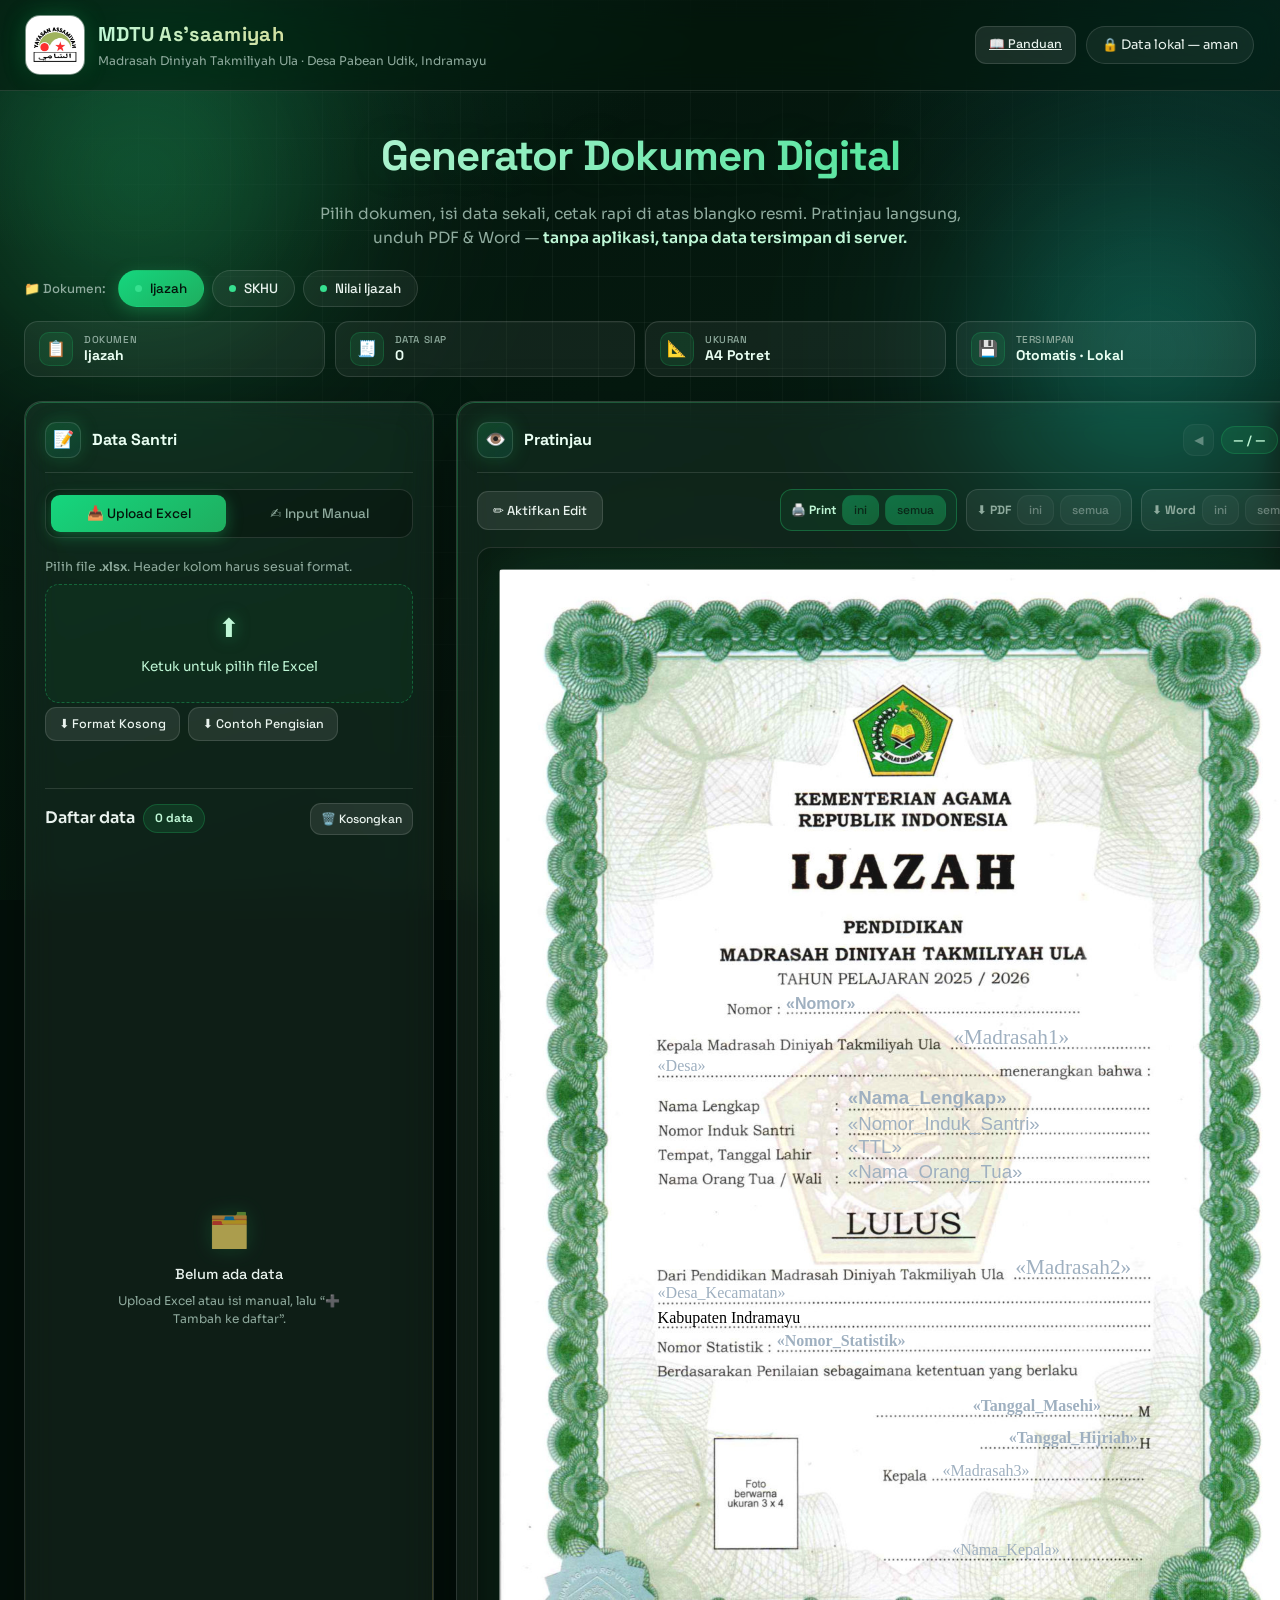
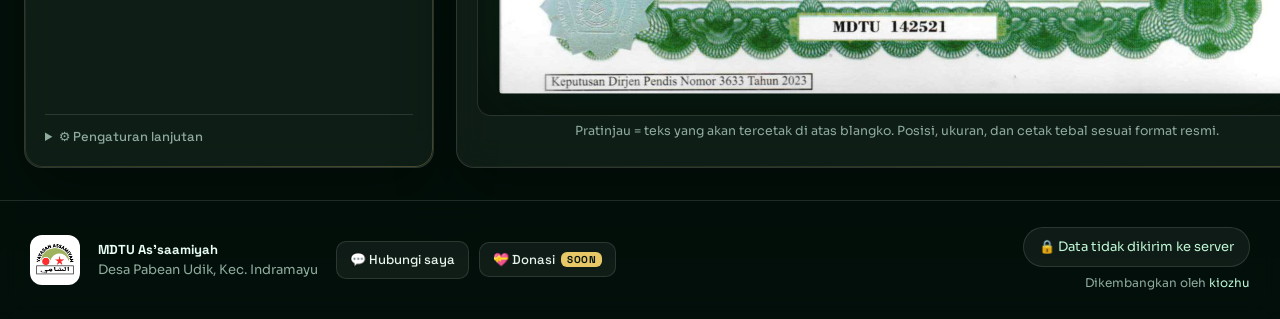
==== web/index.html @ e55a68ef "fix(mobile): upload Excel pakai pola input-overlay transparan (hindari label/for dobel) agar picker " ====
<!DOCTYPE html>
<html lang="id">
<head>
<meta charset="UTF-8">
<meta name="viewport" content="width=device-width, initial-scale=1.0">
<title>Generator Ijazah — MDTU As'saamiyah</title>
<link rel="icon" type="image/jpeg" href="assets/logo.jpg">
<!-- Kunci keamanan: hanya boleh memuat/menghubungi sumber dari server ini sendiri.
     Browser DILARANG mengirim data ke alamat luar mana pun. -->
<meta http-equiv="Content-Security-Policy"
      content="default-src 'self'; script-src 'self'; style-src 'self' 'unsafe-inline'; img-src 'self' data: blob:; connect-src 'self'; frame-src 'self' blob:; object-src 'none'; base-uri 'self'">
<link rel="stylesheet" href="styles.css">
<!-- Semua library disimpan lokal (tidak ambil dari internet). -->
<script src="lib/xlsx.full.min.js"></script>
<script src="lib/pdf-lib.min.js"></script>
<script src="lib/fontkit.umd.min.js"></script>
<script src="lib/pizzip.min.js"></script>
</head>
<body>

<!-- latar dekoratif futuristik -->
<div class="aurora" aria-hidden="true">
  <span class="blob b1"></span>
  <span class="blob b2"></span>
  <span class="blob b3"></span>
  <div class="grid-overlay"></div>
</div>

<header class="site-header reveal">
  <div class="brand">
    <img id="brandLogo" class="brand-logo" src="assets/logo.jpg" alt="Logo Yayasan Assamiyah">
    <div class="brand-text">
      <div class="brand-name">MDTU As'saamiyah</div>
      <div class="brand-sub">Madrasah Diniyah Takmiliyah Ula · Desa Pabean Udik, Indramayu</div>
    </div>
  </div>
  <div class="header-right ed-nav" style="display:flex;align-items:center;gap:10px">
    <a class="btn ghost sm" href="panduan.html">📖 Panduan</a>
    <span class="pill secure" title="Semua proses di browser. Tidak ada data yang dikirim ke server.">🔒 Data lokal — aman</span>
  </div>
</header>

<div class="hero reveal">
  <h1>Generator Dokumen Digital</h1>
  <p>Pilih dokumen, isi data sekali, cetak rapi di atas blangko resmi. Pratinjau langsung, unduh PDF &amp; Word —
     <b>tanpa aplikasi, tanpa data tersimpan di server.</b></p>
</div>

<div class="tpl-bar reveal">
  <span class="tpl-bar-label">📁 Dokumen:</span>
  <div id="tplPicker" class="tpl-picker"></div>
</div>
<div id="tplNotice" class="tpl-notice hidden"></div>

<div class="stat-bar reveal">
  <span class="stat"><span class="stat-ic">📋</span><span class="stat-t"><span class="stat-k">Dokumen</span><b id="statTpl">—</b></span></span>
  <span class="stat"><span class="stat-ic">🧾</span><span class="stat-t"><span class="stat-k">Data siap</span><b id="statCount">0</b></span></span>
  <span class="stat"><span class="stat-ic">📐</span><span class="stat-t"><span class="stat-k">Ukuran</span><b id="statSize">—</b></span></span>
  <span class="stat"><span class="stat-ic">💾</span><span class="stat-t"><span class="stat-k">Tersimpan</span><b>Otomatis · Lokal</b></span></span>
</div>

<main>
  <!-- ============ KIRI: INPUT ============ -->
  <section class="card input reveal">
    <div class="card-head"><span class="ic">📝</span><h2>Data Santri</h2></div>

    <div class="tabs">
      <button class="tab active" data-tab="excel">📥 Upload Excel</button>
      <button class="tab" data-tab="manual">✍️ Input Manual</button>
    </div>

    <div class="tabpane" id="tab-excel">
      <p class="hint">Pilih file <b>.xlsx</b>. Header kolom harus sesuai format.</p>
      <div class="file-drop">
        <span class="fd-ic">⬆️</span>
        <span>Ketuk untuk pilih file Excel</span>
        <input type="file" id="excelFile" class="file-cover" aria-label="Pilih file Excel"
               accept=".xlsx,.xls,application/vnd.openxmlformats-officedocument.spreadsheetml.sheet,application/vnd.ms-excel">
      </div>
      <div class="sample-btns">
        <button id="sampleEmpty" class="btn ghost sm" title="Header kolom saja, siap Anda isi">⬇️ Format Kosong</button>
        <button id="sampleFilled" class="btn ghost sm" title="Contoh 30 baris terisi otomatis">⬇️ Contoh Pengisian</button>
      </div>
      <div id="excelStatus" class="status"></div>
    </div>

    <div class="tabpane hidden" id="tab-manual">
      <p class="hint">Isi data lalu <b>Tambah</b>. Field tetap tersimpan di browser ini
        supaya tidak ketik ulang.</p>
      <form id="manualForm"></form>
      <div id="manualActions" class="manual-actions">
        <button id="addRecord" class="btn primary sm">➕ Tambah ke daftar</button>
      </div>
      <div id="manualPreviewNote" class="manual-prev-note hidden">👁️ Pratinjau otomatis dari isian — <b>belum ditambahkan</b>. Klik “➕ Tambah ke daftar” bila sudah yakin.</div>
    </div>

    <div class="records">
      <div class="records-head">
        <b>Daftar data</b>
        <span id="recCount" class="chip">0 data</span>
        <button id="clearRecords" class="btn ghost xs">🗑️ Kosongkan</button>
      </div>
      <ol id="recordList"></ol>
      <div id="recordsEmpty" class="records-empty">
        <div class="re-ic">🗂️</div>
        <p>Belum ada data</p>
        <span>Upload Excel atau isi manual, lalu “➕ Tambah ke daftar”.</span>
      </div>
    </div>

    <details class="adv">
      <summary>⚙️ Pengaturan lanjutan</summary>
      <label class="row" style="display:flex;align-items:center;gap:9px">
        <input type="checkbox" id="showBg" checked style="width:18px;height:18px;accent-color:var(--green)">
        <span>Tampilkan blangko di pratinjau</span>
      </label>
      <label class="row">
        <span>Ganti background blangko (opsional)</span>
        <input type="file" id="bgImage" accept="image/*">
      </label>
      <button id="resetBg" class="btn ghost xs">↩️ Reset background (kembali ke bawaan)</button>
      <p class="hint">Blangko hanya untuk pratinjau (WYSIWYG) <b>di perangkat ini</b>. <b>Tidak ikut tercetak</b> —
        PDF berisi teks saja untuk dicetak di atas blangko asli. <b>Reset</b> mengembalikan ke blangko default.</p>
    </details>
  </section>

  <!-- ============ KANAN: PREVIEW ============ -->
  <section class="card preview reveal">
    <div class="card-head">
      <span class="ic">👁️</span><h2>Pratinjau</h2>
      <div class="nav">
        <button id="prev" class="btn ghost xs">◀</button>
        <span id="navLabel" class="chip">— / —</span>
        <button id="next" class="btn ghost xs">▶</button>
      </div>
    </div>

    <div class="toolbar">
      <button id="editToggle" class="btn ghost">✏️ Aktifkan Edit</button>
      <button id="saveDefault" class="btn ghost hidden" title="Simpan ke browser ini saja">💾 Simpan Default</button>
      <button id="saveGlobal" class="btn primary hidden" title="Simpan untuk SEMUA pengunjung (perlu login admin)">🌐 Simpan Global</button>
      <button id="resetDefault" class="btn ghost hidden">↩️ Reset Default</button>
      <span class="tb-spacer"></span>
      <div class="out-group primary" title="Cetak langsung">
        <span class="out-label">🖨️ Print</span>
        <button id="printOne" class="btn primary xs">ini</button>
        <button id="printAll" class="btn primary xs">semua</button>
      </div>
      <div class="out-group" title="Unduh PDF (teks untuk dicetak di atas blangko)">
        <span class="out-label">⬇️ PDF</span>
        <button id="dlPdfOne" class="btn ghost xs">ini</button>
        <button id="dlPdfAll" class="btn ghost xs">semua</button>
      </div>
      <div class="out-group" title="Unduh Word (.docx)">
        <span class="out-label">⬇️ Word</span>
        <button id="dlDocxOne" class="btn ghost xs">ini</button>
        <button id="dlDocxAll" class="btn ghost xs">semua</button>
      </div>
    </div>

    <div id="editPanel" class="edit-panel hidden">
      <span class="ep-group">
        <button id="epAddField" class="btn ghost xs" title="Tambah placeholder (isi dari Excel)">➕ Placeholder</button>
        <button id="epAddText" class="btn ghost xs" title="Tambah teks tetap">➕ Teks</button>
        <button id="epDel" class="btn ghost xs" title="Hapus terpilih">🗑️ Hapus</button>
      </span>
      <span id="epName" class="ep-name">Pilih / tambah teks…</span>
      <span class="ep-group">
        <select id="epFont" title="Font">
          <option>Arial</option><option>Calibri</option><option>Verdana</option><option>Tahoma</option>
          <option>Trebuchet MS</option><option>Times New Roman</option><option>Georgia</option>
          <option>Cambria</option><option>Garamond</option><option>Book Antiqua</option>
          <option>Century</option><option>Courier New</option><option>Consolas</option><option>Comic Sans MS</option>
        </select>
        <input id="epSize" type="number" min="6" max="96" step="0.5" title="Ukuran (pt)">
        <button id="epBold" class="tgmini" title="Tebal"><b>B</b></button>
        <button id="epItalic" class="tgmini" title="Miring"><i>I</i></button>
        <button class="tgmini epAl" data-al="left" title="Kiri">⬅</button>
        <button class="tgmini epAl" data-al="center" title="Tengah">⬌</button>
        <button class="tgmini epAl" data-al="right" title="Kanan">➡</button>
        <input id="epColor" type="color" title="Warna">
      </span>
      <span class="ep-pos">x<input id="epX" type="number" step="1"> y<input id="epY" type="number" step="1"></span>
    </div>

    <div id="tplSettings" class="tpl-settings hidden">
      <label class="ts-field">📐 Ukuran halaman
        <select id="edPageSize">
          <option value="">— sesuai template —</option>
          <option value="595.28x841.89">A4 Potret</option>
          <option value="841.89x595.28">A4 Lanskap</option>
          <option value="612x792">Letter</option>
          <option value="935.43x612.28">F4 / Folio</option>
        </select>
      </label>
      <label class="btn ghost xs" for="edBgFile" title="Unggah gambar blangko baru (perlu login admin)">🖼️ Ganti blangko</label>
      <input id="edBgFile" type="file" accept="image/*" hidden>
    </div>

    <div class="stage">
      <div id="page" class="a4"></div>
    </div>
    <p class="hint center">Pratinjau = teks yang akan tercetak di atas blangko.
      Posisi, ukuran, dan cetak tebal sesuai format resmi.</p>
  </section>
</main>

<footer class="site-footer">
  <img class="foot-logo" src="assets/logo.jpg" alt="">
  <div>
    <b>MDTU As'saamiyah</b><br>
    <span class="muted">Desa Pabean Udik, Kec. Indramayu</span>
  </div>
  <div class="foot-links">
    <a class="foot-link" href="https://wa.me/6285133469352" target="_blank" rel="noopener noreferrer">💬 Hubungi saya</a>
    <button id="donasiBtn" class="foot-link" type="button">💝 Donasi <span class="soon">soon</span></button>
  </div>
  <div class="foot-right">
    <div class="foot-badge">🔒 Data tidak dikirim ke server</div>
    <span class="dev-credit">Dikembangkan oleh <a href="https://github.com/kiozhu" target="_blank" rel="noopener noreferrer">kiozhu</a></span>
  </div>
</footer>

<!-- Dialog: login admin -->
<div id="adminModal" class="modal-overlay hidden">
  <div class="modal" role="dialog" aria-modal="true" aria-labelledby="adminModalTitle">
    <h3 id="adminModalTitle">🔑 Login Admin</h3>
    <p class="modal-hint">Masuk untuk menyimpan tata letak sebagai <b>default global</b> yang dilihat semua pengunjung.</p>
    <input id="adminPass" type="password" autocomplete="current-password" placeholder="Sandi admin">
    <div id="adminMsg" class="modal-msg"></div>
    <div class="modal-actions">
      <button id="adminCancel" class="btn ghost sm">Batal</button>
      <button id="adminLoginBtn" class="btn primary sm">Masuk</button>
    </div>
  </div>
</div>

<!-- Dialog: beri nama data sebelum disimpan ke daftar -->
<div id="nameModal" class="modal-overlay hidden">
  <div class="modal" role="dialog" aria-modal="true" aria-labelledby="nameModalTitle">
    <h3 id="nameModalTitle">📝 Beri nama data</h3>
    <p class="modal-hint">Nama ini hanya untuk memudahkan mengenali data di daftar (tidak ikut tercetak).</p>
    <input id="nameModalInput" type="text" autocomplete="off" placeholder="mis. Budi Santoso">
    <div class="modal-actions">
      <button id="nameModalCancel" class="btn ghost sm">Batal</button>
      <button id="nameModalSave" class="btn primary sm">💾 Simpan</button>
    </div>
  </div>
</div>

<script src="app.js"></script>
</body>
</html>
---- web/styles.css ----
/* ===== Fonts (lokal) ===== */
@font-face{font-family:'Space Grotesk';src:url('assets/fonts/space-grotesk-700.woff2') format('woff2');font-weight:700;font-display:swap}
@font-face{font-family:'Space Grotesk';src:url('assets/fonts/space-grotesk-500.woff2') format('woff2');font-weight:500;font-display:swap}
@font-face{font-family:'Sora';src:url('assets/fonts/sora-600.woff2') format('woff2');font-weight:600;font-display:swap}
@font-face{font-family:'Sora';src:url('assets/fonts/sora-400.woff2') format('woff2');font-weight:400;font-display:swap}

:root{
  --green:#1fae5f; --green-2:#15d67e; --gold:#e7c766; --teal:#19c9b0;
  --ink:#e9f3ee; --muted:#8fab9e;
  --glass:rgba(255,255,255,.055); --glass-2:rgba(255,255,255,.09);
  --brd:rgba(255,255,255,.12); --brd-glow:rgba(31,174,95,.45);
  --display:'Space Grotesk',system-ui,sans-serif;
  --body:'Sora',system-ui,-apple-system,sans-serif;
  --radius:18px;
}
*{box-sizing:border-box}
.hidden{display:none!important}
html{scroll-behavior:smooth}
body{margin:0;color:var(--ink);font-family:var(--body);line-height:1.55;
  background:#03100a;overflow-x:hidden;min-height:100vh}

/* ===== Aurora background ===== */
.aurora{position:fixed;inset:0;z-index:-2;overflow:hidden;
  background:
   radial-gradient(900px 600px at 15% -10%, rgba(20,120,80,.30), transparent 60%),
   radial-gradient(800px 700px at 100% 0%, rgba(20,150,160,.18), transparent 55%),
   linear-gradient(160deg,#03130b 0%,#05190f 45%,#031009 100%)}
.blob{position:absolute;border-radius:50%;filter:blur(90px);opacity:.55;mix-blend-mode:screen}
.blob.b1{width:520px;height:520px;left:-120px;top:-80px;
  background:radial-gradient(circle,#1fae5f,transparent 70%);animation:drift1 18s ease-in-out infinite}
.blob.b2{width:460px;height:460px;right:-100px;top:120px;
  background:radial-gradient(circle,#19c9b0,transparent 70%);animation:drift2 22s ease-in-out infinite}
.blob.b3{width:420px;height:420px;left:40%;bottom:-160px;
  background:radial-gradient(circle,#e7c766,transparent 72%);opacity:.30;animation:drift3 26s ease-in-out infinite}
.grid-overlay{position:absolute;inset:0;
  background-image:linear-gradient(rgba(255,255,255,.045) 1px,transparent 1px),
                   linear-gradient(90deg,rgba(255,255,255,.045) 1px,transparent 1px);
  background-size:46px 46px;
  -webkit-mask-image:radial-gradient(circle at 50% 30%,#000,transparent 75%);
          mask-image:radial-gradient(circle at 50% 30%,#000,transparent 75%)}
@keyframes drift1{50%{transform:translate(80px,60px) scale(1.1)}}
@keyframes drift2{50%{transform:translate(-70px,40px) scale(1.08)}}
@keyframes drift3{50%{transform:translate(60px,-50px) scale(1.12)}}

/* ===== entrance reveal ===== */
.reveal{opacity:0;transform:translateY(22px);animation:rise .8s cubic-bezier(.2,.7,.2,1) forwards}
.hero.reveal{animation-delay:.08s}
main .input.reveal{animation-delay:.18s}
main .preview.reveal{animation-delay:.28s}
@keyframes rise{to{opacity:1;transform:none}}

/* ===== Header ===== */
.site-header{display:flex;align-items:center;gap:16px;padding:16px 26px;position:sticky;top:0;z-index:20;
  background:rgba(6,22,14,.55);backdrop-filter:blur(18px) saturate(140%);
  -webkit-backdrop-filter:blur(18px) saturate(140%);
  border-bottom:1px solid var(--brd)}
.brand{display:flex;align-items:center;gap:14px}
.brand-logo{width:58px;height:58px;object-fit:contain;background:#fff;border-radius:14px;padding:5px;
  box-shadow:0 0 0 1px rgba(255,255,255,.45),0 0 22px rgba(31,174,95,.35),0 6px 16px rgba(0,0,0,.4);
  animation:floaty 5s ease-in-out infinite}
@keyframes floaty{50%{transform:translateY(-5px)}}
.brand-name{font-family:var(--display);font-size:20px;font-weight:700;letter-spacing:.3px;
  background:linear-gradient(90deg,#bff7d6,#e7c766);-webkit-background-clip:text;background-clip:text;color:transparent}
.brand-sub{font-size:12px;color:var(--muted);margin-top:2px}
.header-right{margin-left:auto}
.pill{background:var(--glass);border:1px solid var(--brd);padding:8px 15px;border-radius:999px;font-size:13px;white-space:nowrap}
.pill.secure{box-shadow:0 0 0 0 rgba(31,174,95,.5);animation:pulse 2.6s infinite}
@keyframes pulse{0%{box-shadow:0 0 0 0 rgba(31,174,95,.45)}70%{box-shadow:0 0 0 12px rgba(31,174,95,0)}100%{box-shadow:0 0 0 0 rgba(31,174,95,0)}}

/* ===== Hero ===== */
.hero{text-align:center;padding:32px 20px 6px}
.hero h1{margin:0;font-family:var(--display);font-size:42px;font-weight:700;letter-spacing:-1px;
  background:linear-gradient(100deg,#eafff3 0%,#36e08f 40%,#19c9b0 60%,#e7c766 100%);
  background-size:220% auto;-webkit-background-clip:text;background-clip:text;color:transparent;
  animation:shimmer 7s linear infinite;text-shadow:0 0 40px rgba(31,174,95,.15)}
@keyframes shimmer{to{background-position:220% center}}
.hero p{margin:14px auto 0;max-width:680px;color:var(--muted);font-size:15.5px}
.hero b{color:#bff7d6;font-weight:600}

/* ===== Template picker ===== */
.tpl-bar{display:flex;align-items:center;gap:12px;flex-wrap:wrap;max-width:1280px;margin:14px auto 0;padding:0 24px}
.tpl-bar-label{font-family:var(--display);font-size:13px;color:var(--muted)}
.tpl-picker{display:flex;gap:8px;flex-wrap:wrap}
.tpl-pill{display:flex;align-items:center;gap:8px;font-family:var(--display);font-size:13.5px;font-weight:500;
  padding:9px 16px;border-radius:999px;cursor:pointer;color:var(--ink);
  background:var(--glass);border:1px solid var(--brd);transition:.2s}
.tpl-pill:hover{border-color:var(--green-2)}
.tpl-pill.active{background:linear-gradient(145deg,var(--green-2),var(--green));color:#04120a;
  border-color:transparent;box-shadow:0 4px 16px rgba(31,174,95,.4)}
.tpl-pill .dot{width:7px;height:7px;border-radius:50%;background:var(--gold)}
.tpl-pill.ready .dot{background:#36e08f}
.tpl-notice{max-width:1280px;margin:12px auto 0;padding:11px 18px;border-radius:12px;font-size:13px;
  background:rgba(231,199,102,.12);border:1px solid rgba(231,199,102,.35);color:#f1e2a8}
.tpl-notice.hidden{display:none}
.tpl-notice a{color:#bff7d6;font-weight:600}

/* ===== Layout ===== */
main{display:grid;grid-template-columns:410px 1fr;gap:22px;padding:24px 24px 8px;max-width:1280px;margin:0 auto;align-items:stretch}
.card.input{display:flex;flex-direction:column}
/* info chips bar */
.stat-bar{display:flex;flex-wrap:wrap;gap:10px;max-width:1280px;margin:14px auto 0;padding:0 24px}
.stat{display:flex;align-items:center;gap:11px;flex:1 1 180px;background:var(--glass);border:1px solid var(--brd);
  border-radius:14px;padding:10px 14px;backdrop-filter:blur(8px);-webkit-backdrop-filter:blur(8px)}
.stat-ic{flex:none;width:34px;height:34px;display:grid;place-items:center;border-radius:10px;font-size:16px;
  background:rgba(31,174,95,.14);border:1px solid rgba(31,174,95,.25)}
.stat-t{display:flex;flex-direction:column;line-height:1.25;min-width:0}
.stat-k{font-size:10px;text-transform:uppercase;letter-spacing:.6px;color:var(--muted);font-family:var(--display)}
.stat-t b{font-family:var(--display);font-size:14px;color:#eafff3;white-space:nowrap;overflow:hidden;text-overflow:ellipsis}
.card{position:relative;background:var(--glass);backdrop-filter:blur(16px) saturate(130%);
  -webkit-backdrop-filter:blur(16px) saturate(130%);
  border:1px solid var(--brd);border-radius:var(--radius);padding:20px;
  box-shadow:0 24px 60px rgba(0,0,0,.35),inset 0 1px 0 rgba(255,255,255,.06)}
.card::before{content:"";position:absolute;inset:0;border-radius:var(--radius);padding:1px;
  background:linear-gradient(140deg,rgba(31,174,95,.55),transparent 40%,transparent 60%,rgba(231,199,102,.4));
  -webkit-mask:linear-gradient(#000 0 0) content-box,linear-gradient(#000 0 0);
  -webkit-mask-composite:xor;mask-composite:exclude;pointer-events:none;opacity:.7}
.card-head{display:flex;align-items:center;gap:11px;margin-bottom:16px;padding-bottom:14px;
  border-bottom:1px solid var(--brd)}
.card-head .ic{width:36px;height:36px;display:grid;place-items:center;border-radius:11px;font-size:17px;
  background:linear-gradient(145deg,rgba(31,174,95,.25),rgba(25,201,176,.12));
  border:1px solid var(--brd);box-shadow:0 0 18px rgba(31,174,95,.25)}
.card-head h2{margin:0;font-family:var(--display);font-size:16px;font-weight:700;color:#eafff3}
.card-head .nav{margin-left:auto;display:flex;align-items:center;gap:7px}

/* ===== Tabs ===== */
.tabs{display:flex;gap:6px;background:rgba(0,0,0,.25);padding:5px;border-radius:13px;margin-bottom:14px;border:1px solid var(--brd)}
.tab{flex:1;padding:10px;border:none;background:transparent;border-radius:9px;cursor:pointer;
  font-family:var(--display);font-size:13.5px;font-weight:500;color:var(--muted);transition:.2s}
.tab:hover{color:var(--ink)}
.tab.active{color:#04120a;background:linear-gradient(145deg,var(--green-2),var(--green));
  box-shadow:0 4px 16px rgba(31,174,95,.45)}
.tabpane.hidden{display:none}
.tabpane{animation:rise .4s ease}

/* ===== form / file ===== */
.hint{font-size:12.5px;color:var(--muted);margin:6px 0}
.center{text-align:center}
.file-drop{position:relative;display:flex;flex-direction:column;align-items:center;gap:8px;padding:24px;cursor:pointer;
  border:1.5px dashed rgba(31,174,95,.45);border-radius:14px;color:#bff7d6;font-size:13.5px;font-weight:500;
  background:rgba(31,174,95,.06);transition:.25s}
.file-drop:hover{border-color:var(--green-2);background:rgba(31,174,95,.13);box-shadow:0 0 26px rgba(31,174,95,.25) inset}
.file-drop .fd-ic{font-size:26px;filter:drop-shadow(0 0 8px rgba(31,174,95,.6))}
/* input transparan MENUTUPI area: ketukan di HP langsung mengenai input (paling andal) */
.file-cover{position:absolute;inset:0;width:100%;height:100%;opacity:0;cursor:pointer}
#manualForm{display:grid;gap:10px;margin:8px 0 12px}
.fld{display:grid;gap:4px}
.fld label{font-size:11.5px;color:var(--muted);font-weight:500;font-family:var(--display)}
.fld input{padding:9px 11px;border:1px solid var(--brd);border-radius:10px;font-size:13.5px;font-family:var(--body);
  background:rgba(0,0,0,.28);color:var(--ink);transition:.2s}
.fld input::placeholder{color:#5e7468}
.fld input:focus{outline:none;border-color:var(--green-2);
  box-shadow:0 0 0 3px rgba(31,174,95,.18),0 0 18px rgba(31,174,95,.25)}
.fld.const input{background:rgba(231,199,102,.06);border-color:rgba(231,199,102,.22)}

/* ===== buttons ===== */
.btn{position:relative;overflow:hidden;font-family:var(--display);font-weight:500;border-radius:11px;cursor:pointer;
  font-size:13px;padding:10px 15px;border:1px solid transparent;transition:.2s}
.btn.sm{padding:8px 13px;font-size:12.5px}.btn.xs{padding:7px 10px;font-size:12px}
.btn.primary{color:#04120a;background:linear-gradient(145deg,var(--green-2),var(--green));
  box-shadow:0 6px 20px rgba(31,174,95,.4)}
.btn.primary:hover{transform:translateY(-2px);box-shadow:0 10px 30px rgba(31,174,95,.55)}
.btn.primary::after{content:"";position:absolute;top:0;left:-120%;width:60%;height:100%;
  background:linear-gradient(110deg,transparent,rgba(255,255,255,.55),transparent);transform:skewX(-20deg)}
.btn.primary:hover::after{animation:shine .8s}
@keyframes shine{to{left:140%}}
.btn.ghost{background:var(--glass-2);border-color:var(--brd);color:var(--ink)}
.btn.ghost:hover{border-color:var(--green-2);color:#bff7d6;box-shadow:0 0 16px rgba(31,174,95,.2)}
.btn:disabled{opacity:.38;cursor:not-allowed;transform:none;box-shadow:none}
.btn:disabled::after{display:none}
#sampleXlsx{margin-top:11px}

/* ===== status / chips ===== */
.status{font-size:13px;margin-top:11px;min-height:18px}
.status.ok{color:var(--green-2);font-weight:600} .status.err{color:#ff7a7a;font-weight:600}
.chip{background:rgba(31,174,95,.14);color:#bff7d6;font-size:12px;font-weight:600;font-family:var(--display);
  padding:4px 11px;border-radius:999px;border:1px solid rgba(31,174,95,.3)}
.muted{color:var(--muted)}

/* ===== records ===== */
.records{margin-top:18px;border-top:1px solid var(--brd);padding-top:14px;flex:1 1 auto;display:flex;flex-direction:column;min-height:0}
.records-head{display:flex;align-items:center;gap:8px;flex:none}
.records-head .btn{margin-left:auto}
#recordList{margin:11px 0 0;padding:0;list-style:none;flex:1 1 auto;min-height:0;overflow:auto}
.records-empty{flex:1 1 auto;display:flex;flex-direction:column;align-items:center;justify-content:center;
  text-align:center;gap:6px;color:var(--muted);padding:22px 16px;min-height:140px}
.records-empty.hidden{display:none}
.records-empty .re-ic{font-size:34px;opacity:.65;filter:drop-shadow(0 0 10px rgba(31,174,95,.35))}
.records-empty p{margin:0;font-family:var(--display);font-size:14.5px;color:var(--ink)}
.records-empty span{font-size:12px;max-width:250px;line-height:1.5}
#recordList li{display:flex;align-items:center;gap:9px;padding:9px 11px;border-radius:10px;font-size:13.5px;
  cursor:pointer;border:1px solid transparent;transition:.18s}
#recordList li:before{content:"👤";font-size:13px;opacity:.6}
#recordList li:hover{background:var(--glass-2)}
#recordList li.active{background:linear-gradient(145deg,rgba(31,174,95,.20),rgba(25,201,176,.08));
  border-color:rgba(31,174,95,.4);font-weight:600;color:#eafff3;box-shadow:0 0 18px rgba(31,174,95,.2)}
#recordList li.active:before{content:"📄";opacity:1}
.rec-name{flex:1;overflow:hidden;text-overflow:ellipsis;white-space:nowrap}
.rec-del{flex:none;width:24px;height:24px;display:flex;align-items:center;justify-content:center;
  background:transparent;border:1px solid transparent;border-radius:7px;color:var(--muted);
  font-size:12px;line-height:1;cursor:pointer;transition:.15s}
.rec-del:hover{background:rgba(229,72,72,.16);border-color:rgba(229,72,72,.42);color:#ff9b9b}

/* ===== dialog beri nama data ===== */
.modal-overlay{position:fixed;inset:0;z-index:1000;display:flex;align-items:center;justify-content:center;
  padding:20px;background:rgba(2,10,6,.62);backdrop-filter:blur(4px)}
.modal-overlay.hidden{display:none}
.modal{width:min(390px,92vw);background:#0a1a12;border:1px solid var(--brd);border-radius:16px;
  padding:20px 20px 18px;box-shadow:0 26px 70px rgba(0,0,0,.55)}
.modal h3{margin:0 0 6px;font-family:var(--display);font-size:16px;color:var(--ink)}
.modal-hint{margin:0 0 13px;font-size:12px;color:var(--muted);line-height:1.5}
.modal input{width:100%;box-sizing:border-box;padding:10px 12px;border:1px solid var(--brd);border-radius:10px;
  font-size:14px;font-family:var(--body);background:var(--glass-2);color:var(--ink)}
.modal input:focus{outline:none;border-color:var(--green-2);box-shadow:0 0 0 3px rgba(21,214,126,.15)}
.modal-actions{display:flex;gap:8px;justify-content:flex-end;margin-top:15px}
.modal-msg{font-size:12px;margin-top:9px;min-height:1em;line-height:1.4}
.modal-msg.err{color:#ff9b9b}
.modal-msg.ok{color:#bff7d6}

/* panel pengaturan template (mode edit): ukuran halaman + ganti blangko */
.tpl-settings{display:flex;flex-wrap:wrap;align-items:center;gap:10px;margin:8px 0 2px;padding:9px 11px;
  border:1px solid var(--brd);border-radius:11px;background:var(--glass);font-size:12.5px}
.tpl-settings.hidden{display:none}
.ts-field{display:flex;align-items:center;gap:7px;color:var(--muted);font-family:var(--display)}
.ts-field select{padding:6px 9px;border:1px solid var(--brd);border-radius:8px;background:var(--glass-2);color:var(--ink);font-size:12.5px}
/* logo sebagai pemicu admin tersembunyi: tanpa petunjuk mencolok; cincin saat aktif */
.brand-logo.admin-on{box-shadow:0 0 0 2px var(--green-2),0 0 16px rgba(21,214,126,.55)}

/* ===== input manual: aksi & pratinjau ===== */
.manual-actions{display:flex;gap:8px;margin-top:6px}
.manual-actions .btn.primary{flex:1}
.manual-prev-note{margin-top:9px;font-size:12px;color:#bff7d6;line-height:1.5;
  background:rgba(31,174,95,.10);border:1px dashed rgba(31,174,95,.35);border-radius:9px;padding:8px 11px}
.manual-prev-note.hidden{display:none}

/* ===== advanced ===== */
.adv{margin-top:16px;font-size:13px;border-top:1px solid var(--brd);padding-top:12px}
.adv summary{cursor:pointer;color:var(--muted);font-weight:500;font-family:var(--display)}
.adv summary:hover{color:var(--ink)}
.adv .row{display:grid;gap:6px;margin-top:11px}
.adv input[type=file]{font-size:12.5px;color:var(--muted)}

/* ===== toolbar ===== */
.toolbar{display:flex;flex-wrap:wrap;align-items:center;gap:9px;margin-bottom:16px}
.tb-spacer{flex:1 1 auto}
.out-group{display:inline-flex;align-items:center;gap:6px;padding:5px 10px;border:1px solid var(--brd);
  border-radius:12px;background:var(--glass)}
.out-group.primary{border-color:rgba(31,174,95,.42);background:rgba(31,174,95,.09)}
.out-label{font-family:var(--display);font-size:12px;font-weight:600;color:var(--muted);white-space:nowrap}
.out-group.primary .out-label{color:#bff7d6}
.out-group .btn.xs{padding:6px 11px}

/* ===== edit panel (front-page editing) ===== */
.edit-panel{display:flex;align-items:center;gap:12px;flex-wrap:wrap;margin-bottom:12px;padding:10px 12px;
  background:rgba(0,0,0,.28);border:1px solid var(--brd);border-radius:12px}
.edit-panel.hidden{display:none}
.ep-name{font-family:var(--display);font-size:12.5px;color:#bff7d6;min-width:90px}
.ep-group{display:flex;align-items:center;gap:6px;flex-wrap:wrap}
.edit-panel select,.edit-panel input[type=number]{background:rgba(0,0,0,.3);color:var(--ink);
  border:1px solid var(--brd);border-radius:7px;padding:5px 7px;font-size:12.5px}
.edit-panel input[type=number]{width:56px}
.edit-panel input[type=color]{width:30px;height:30px;border:1px solid var(--brd);border-radius:7px;background:none;padding:0;cursor:pointer}
.tgmini{width:30px;height:30px;border:1px solid var(--brd);background:var(--glass-2);color:var(--ink);
  border-radius:7px;cursor:pointer;font-size:13px;display:grid;place-items:center}
.tgmini:hover{border-color:var(--green-2)}
.tgmini.on{background:linear-gradient(145deg,var(--green-2),var(--green));color:#04120a;border-color:transparent}
.ep-pos{display:flex;align-items:center;gap:5px;font-size:12px;color:var(--muted)}
.a4 .t.editable{cursor:grab}
.a4 .t.editable:hover{outline:1px solid rgba(31,140,200,.6);outline-offset:1px}
.a4 .t.sel-edit{outline:2px solid #1f8fd0;outline-offset:1px;background:rgba(31,140,200,.08)}

/* ===== preview stage ===== */
.stage{background:radial-gradient(circle at 50% 20%,rgba(31,174,95,.10),transparent 60%),rgba(0,0,0,.30);
  border:1px solid var(--brd);border-radius:14px;padding:22px;display:flex;justify-content:center;overflow:auto}
.a4{position:relative;width:793.7px;height:1122.5px;background:#fff;transform-origin:top left;border-radius:3px;
  box-shadow:0 0 0 1px rgba(255,255,255,.4),0 0 70px rgba(31,174,95,.18),0 30px 60px rgba(0,0,0,.55)}
.a4 .bg{position:absolute;inset:0;width:100%;height:100%;object-fit:fill;opacity:.92}
.a4 .t{position:absolute;white-space:nowrap;line-height:1;color:#000}

/* ===== footer ===== */
.site-footer{display:flex;align-items:center;gap:18px;flex-wrap:wrap;padding:26px 30px;margin-top:24px;
  font-size:13px;background:rgba(4,16,10,.6);backdrop-filter:blur(14px);-webkit-backdrop-filter:blur(14px);
  border-top:1px solid var(--brd)}
.foot-logo{width:50px;height:50px;object-fit:contain;background:#fff;border-radius:12px;padding:4px}
.site-footer b{font-family:var(--display);color:#eafff3}
.site-footer .muted{color:var(--muted)}
.sample-btns{display:flex;gap:8px;flex-wrap:wrap;margin-top:4px}
.dev-credit{font-size:12px;color:var(--muted)}
.dev-credit a{color:#bff7d6;text-decoration:none;font-weight:500}
.dev-credit a:hover{text-decoration:underline}
.foot-links{display:flex;align-items:center;gap:10px;flex-wrap:wrap}
.foot-link{display:inline-flex;align-items:center;gap:6px;font-family:var(--display);font-size:13px;
  color:var(--ink);text-decoration:none;background:var(--glass);border:1px solid var(--brd);
  border-radius:10px;padding:8px 13px;cursor:pointer;transition:.18s}
.foot-link:hover{border-color:var(--green-2);color:#bff7d6;box-shadow:0 0 14px rgba(31,174,95,.18)}
.foot-link .soon{font-size:10px;text-transform:uppercase;letter-spacing:.5px;color:#04120a;
  background:var(--gold);border-radius:6px;padding:1px 6px;font-weight:700}
.foot-right{margin-left:auto;display:flex;flex-direction:column;align-items:flex-end;gap:7px;text-align:right}
.foot-badge{background:var(--glass);border:1px solid var(--brd);
  padding:9px 15px;border-radius:999px;white-space:nowrap;color:#bff7d6}

/* ===== scrollbars ===== */
::-webkit-scrollbar{width:10px;height:10px}
::-webkit-scrollbar-thumb{background:rgba(31,174,95,.4);border-radius:10px;border:2px solid transparent;background-clip:content-box}
::-webkit-scrollbar-thumb:hover{background:rgba(31,174,95,.6);background-clip:content-box}
::-webkit-scrollbar-track{background:transparent}

@media(max-width:920px){
  main{grid-template-columns:1fr;padding:18px;gap:18px}
  .hero{padding:26px 18px 4px}
  .hero h1{font-size:30px}
  .brand-sub{display:none}
  .tpl-bar,.stat-bar{padding:0 18px}
  .records{flex:none}
  #recordList{max-height:52vh}
}
@media(max-width:600px){
  .site-header{padding:11px 14px;gap:10px;flex-wrap:wrap}
  .brand-logo{width:44px;height:44px}
  .brand-name{font-size:16px}
  .header-right{gap:6px}
  .hero{padding:22px 13px 2px}
  .hero h1{font-size:23px;letter-spacing:-.4px}
  .hero p{font-size:13.5px;margin-top:10px}
  main{padding:12px;gap:14px}
  .card{padding:14px;border-radius:14px}
  .tpl-bar{padding:0 13px;gap:8px;margin-top:10px}
  .stat-bar{padding:0 13px;gap:8px}
  .stat{flex:1 1 130px;padding:9px 11px}
  #recordList{max-height:46vh}
  .stage{padding:10px}
  .tb-spacer{display:none}
  .out-group{flex:1 1 auto;justify-content:center}
  #recordList{max-height:46vh}
  .site-footer{padding:18px 15px;gap:12px}
  .foot-badge{margin-left:0}
}
@media(prefers-reduced-motion:reduce){
  *{animation:none!important}
  .reveal{opacity:1;transform:none}
}
/* Saat dicetak dari browser: background blangko TIDAK ikut tercetak */
@media print{
  .a4 .bg,.ed-bg{display:none!important}
}
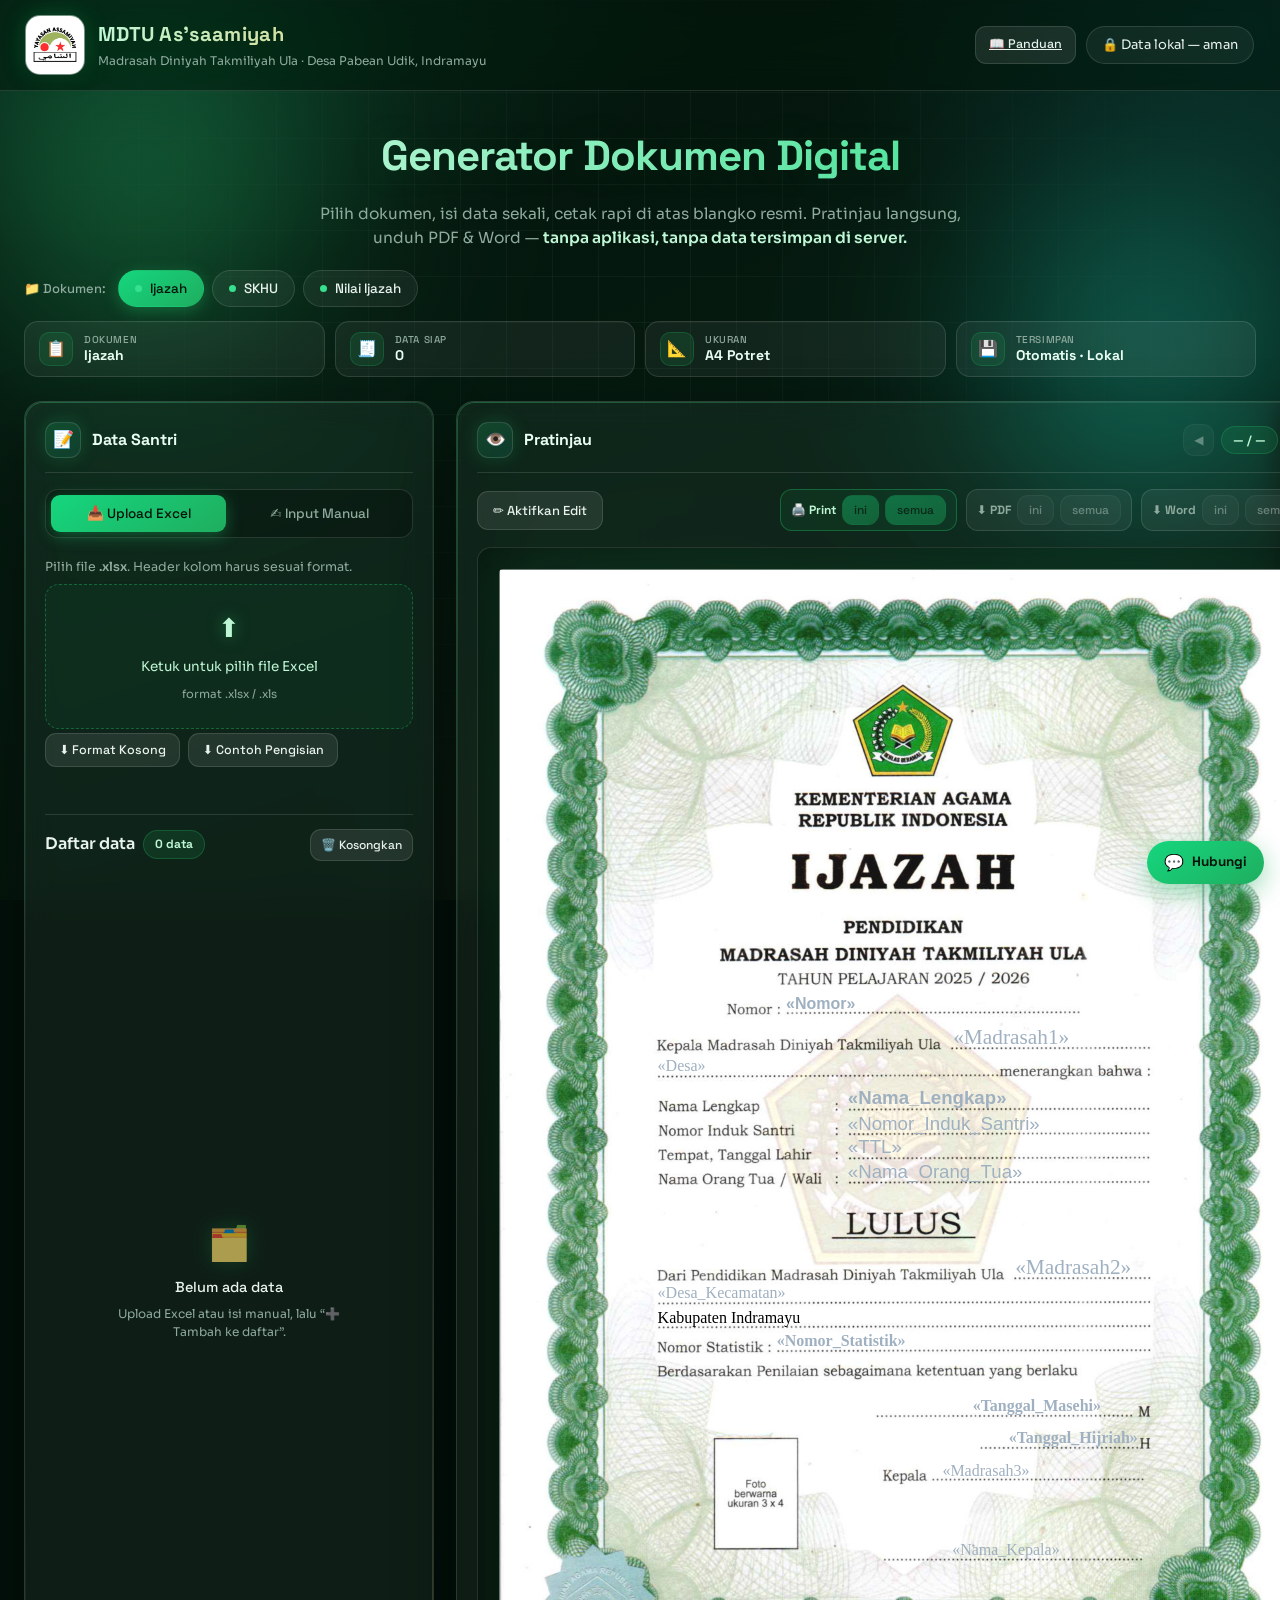
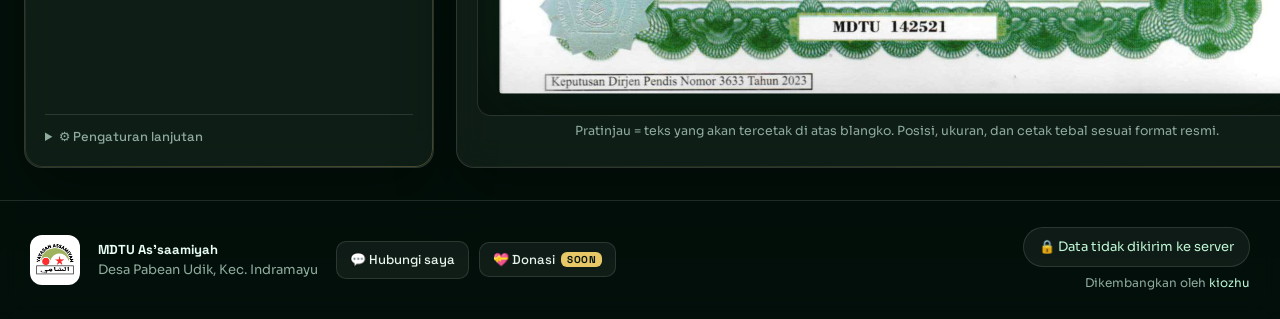
==== commit eaaf62e2: "fix(mobile): lepas accept input Excel (Android picker tak lagi greyout) + validasi ramah di JS; feat" ====
--- a/web/index.html
+++ b/web/index.html
@@ -74,8 +74,8 @@
       <div class="file-drop">
         <span class="fd-ic">⬆️</span>
         <span>Ketuk untuk pilih file Excel</span>
-        <input type="file" id="excelFile" class="file-cover" aria-label="Pilih file Excel"
-               accept=".xlsx,.xls,application/vnd.openxmlformats-officedocument.spreadsheetml.sheet,application/vnd.ms-excel">
+        <span class="fd-sub">format .xlsx / .xls</span>
+        <input type="file" id="excelFile" class="file-cover" aria-label="Pilih file Excel">
       </div>
       <div class="sample-btns">
         <button id="sampleEmpty" class="btn ghost sm" title="Header kolom saja, siap Anda isi">⬇️ Format Kosong</button>
@@ -221,6 +221,11 @@
   </div>
 </footer>
 
+<!-- Tombol melayang: Hubungi via WhatsApp -->
+<a class="fab-contact" href="https://wa.me/6285133469352" target="_blank" rel="noopener noreferrer" aria-label="Hubungi via WhatsApp">
+  <span class="fic">💬</span><span class="lbl">Hubungi</span>
+</a>
+
 <!-- Dialog: login admin -->
 <div id="adminModal" class="modal-overlay hidden">
   <div class="modal" role="dialog" aria-modal="true" aria-labelledby="adminModalTitle">
--- a/web/styles.css
+++ b/web/styles.css
@@ -140,6 +140,7 @@
   background:rgba(31,174,95,.06);transition:.25s}
 .file-drop:hover{border-color:var(--green-2);background:rgba(31,174,95,.13);box-shadow:0 0 26px rgba(31,174,95,.25) inset}
 .file-drop .fd-ic{font-size:26px;filter:drop-shadow(0 0 8px rgba(31,174,95,.6))}
+.file-drop .fd-sub{font-size:11.5px;color:var(--muted);font-weight:400}
 /* input transparan MENUTUPI area: ketukan di HP langsung mengenai input (paling andal) */
 .file-cover{position:absolute;inset:0;width:100%;height:100%;opacity:0;cursor:pointer}
 #manualForm{display:grid;gap:10px;margin:8px 0 12px}
@@ -284,6 +285,17 @@
 .site-footer b{font-family:var(--display);color:#eafff3}
 .site-footer .muted{color:var(--muted)}
 .sample-btns{display:flex;gap:8px;flex-wrap:wrap;margin-top:4px}
+/* tombol melayang Hubungi (WhatsApp) */
+.fab-contact{position:fixed;right:16px;bottom:16px;z-index:60;display:inline-flex;align-items:center;gap:8px;
+  font-family:var(--display);font-size:13.5px;font-weight:600;color:#04120a;text-decoration:none;
+  background:linear-gradient(145deg,var(--green-2),var(--green));border-radius:999px;padding:11px 17px;
+  box-shadow:0 8px 26px rgba(31,174,95,.45);transition:.2s}
+.fab-contact:hover{transform:translateY(-2px);box-shadow:0 12px 34px rgba(31,174,95,.6)}
+.fab-contact .fic{font-size:16px;line-height:1}
+@media(max-width:600px){
+  .fab-contact{right:12px;bottom:12px;padding:13px 14px}
+  .fab-contact .lbl{display:none}
+}
 .dev-credit{font-size:12px;color:var(--muted)}
 .dev-credit a{color:#bff7d6;text-decoration:none;font-weight:500}
 .dev-credit a:hover{text-decoration:underline}
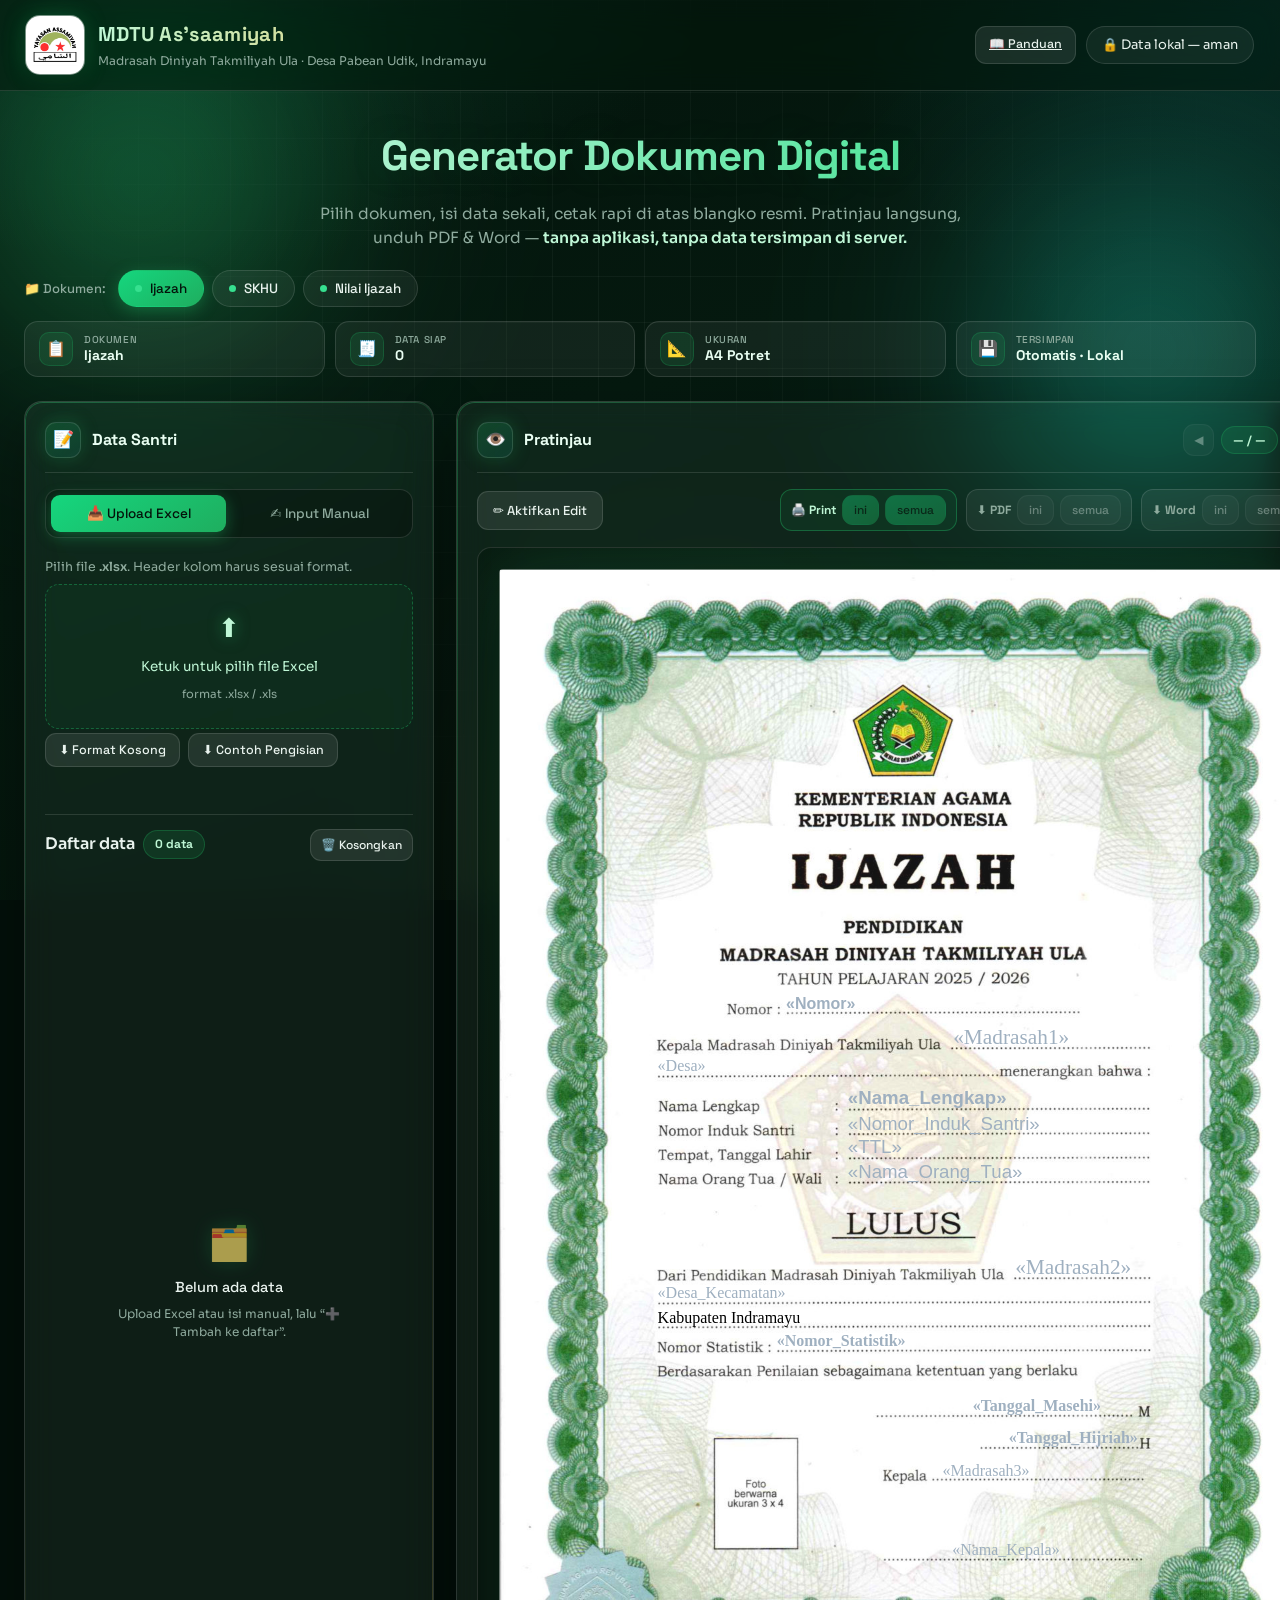
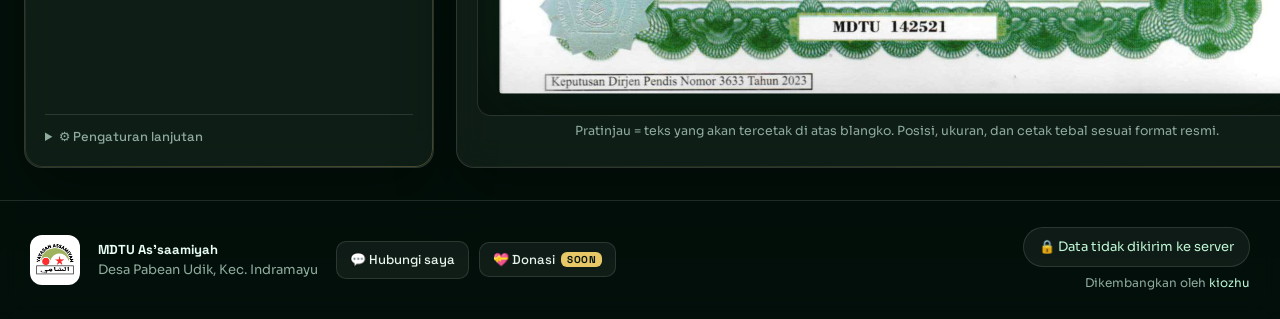
==== commit 3355945b: "revert: hapus tombol melayang Hubungi (menghalangi konten); link Hubungi tetap di footer" ====
--- a/web/index.html
+++ b/web/index.html
@@ -221,11 +221,6 @@
   </div>
 </footer>
 
-<!-- Tombol melayang: Hubungi via WhatsApp -->
-<a class="fab-contact" href="https://wa.me/6285133469352" target="_blank" rel="noopener noreferrer" aria-label="Hubungi via WhatsApp">
-  <span class="fic">💬</span><span class="lbl">Hubungi</span>
-</a>
-
 <!-- Dialog: login admin -->
 <div id="adminModal" class="modal-overlay hidden">
   <div class="modal" role="dialog" aria-modal="true" aria-labelledby="adminModalTitle">
--- a/web/styles.css
+++ b/web/styles.css
@@ -285,17 +285,6 @@
 .site-footer b{font-family:var(--display);color:#eafff3}
 .site-footer .muted{color:var(--muted)}
 .sample-btns{display:flex;gap:8px;flex-wrap:wrap;margin-top:4px}
-/* tombol melayang Hubungi (WhatsApp) */
-.fab-contact{position:fixed;right:16px;bottom:16px;z-index:60;display:inline-flex;align-items:center;gap:8px;
-  font-family:var(--display);font-size:13.5px;font-weight:600;color:#04120a;text-decoration:none;
-  background:linear-gradient(145deg,var(--green-2),var(--green));border-radius:999px;padding:11px 17px;
-  box-shadow:0 8px 26px rgba(31,174,95,.45);transition:.2s}
-.fab-contact:hover{transform:translateY(-2px);box-shadow:0 12px 34px rgba(31,174,95,.6)}
-.fab-contact .fic{font-size:16px;line-height:1}
-@media(max-width:600px){
-  .fab-contact{right:12px;bottom:12px;padding:13px 14px}
-  .fab-contact .lbl{display:none}
-}
 .dev-credit{font-size:12px;color:var(--muted)}
 .dev-credit a{color:#bff7d6;text-decoration:none;font-weight:500}
 .dev-credit a:hover{text-decoration:underline}
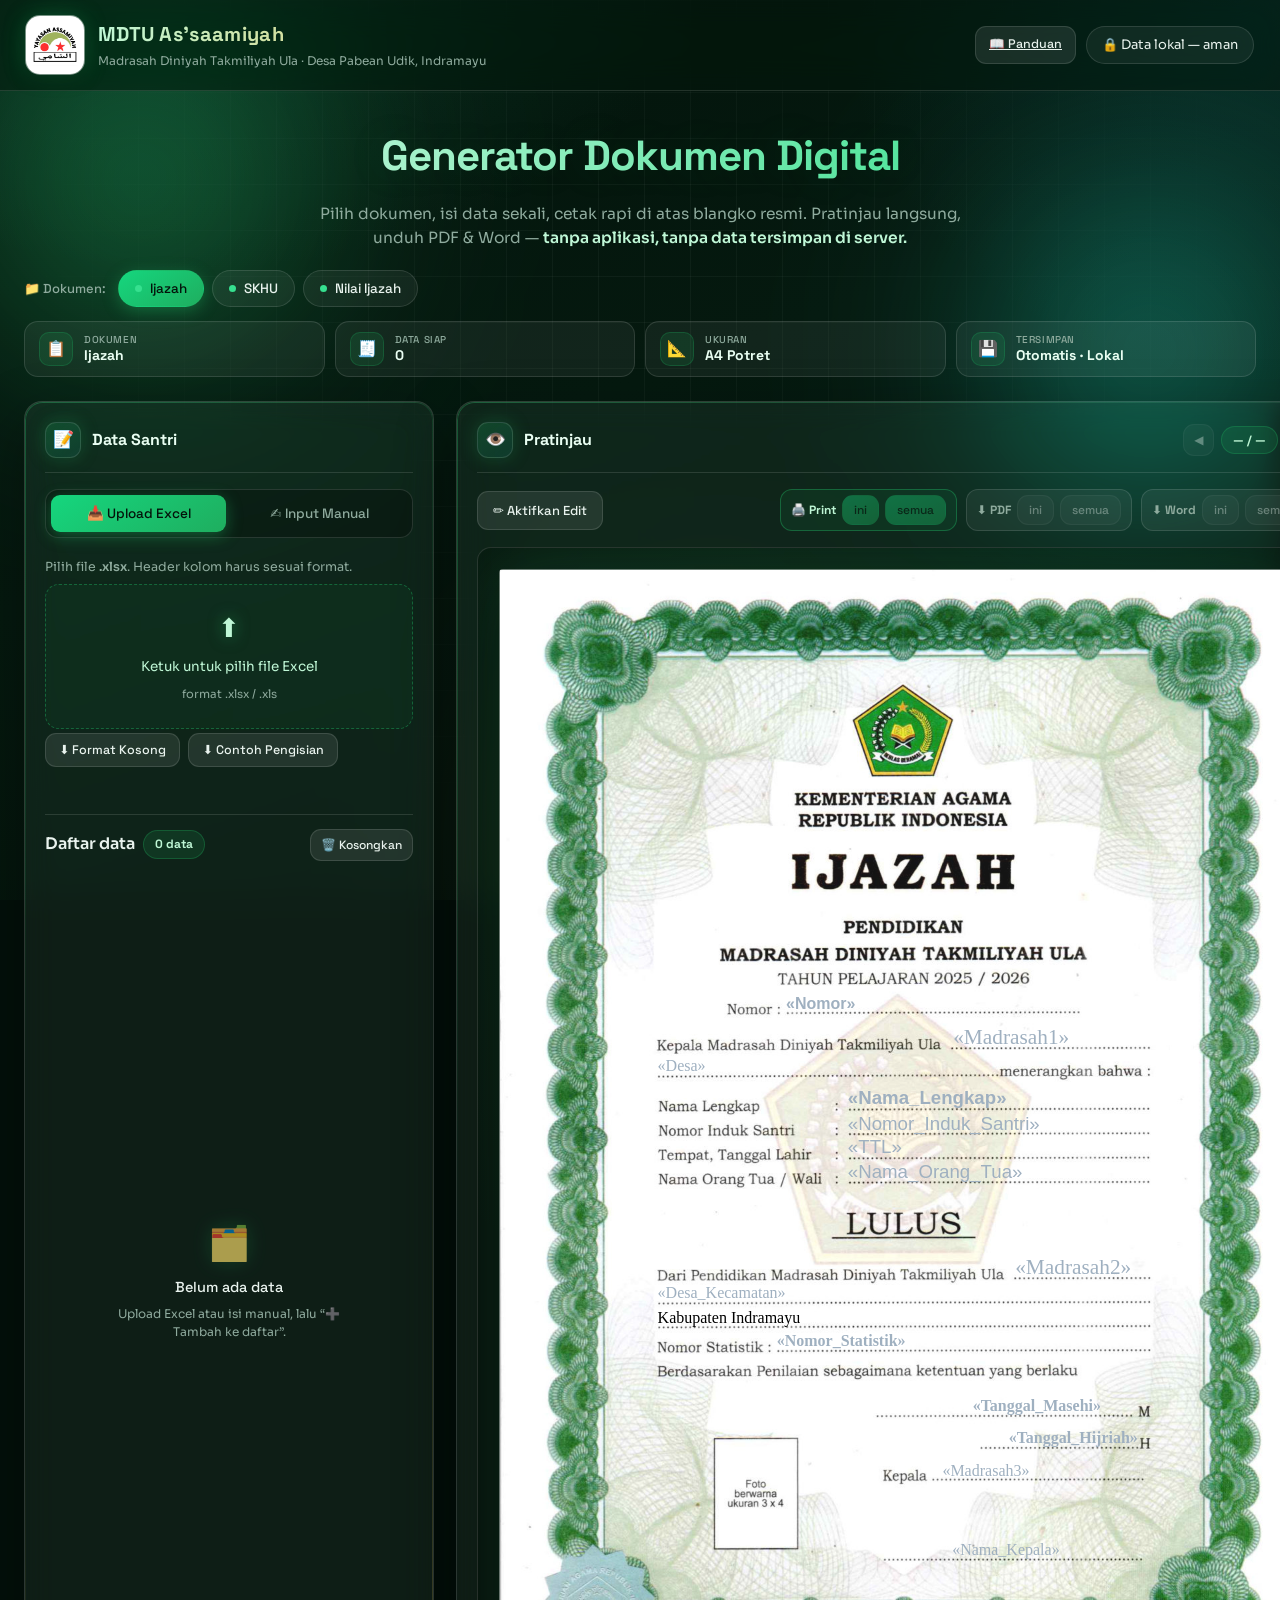
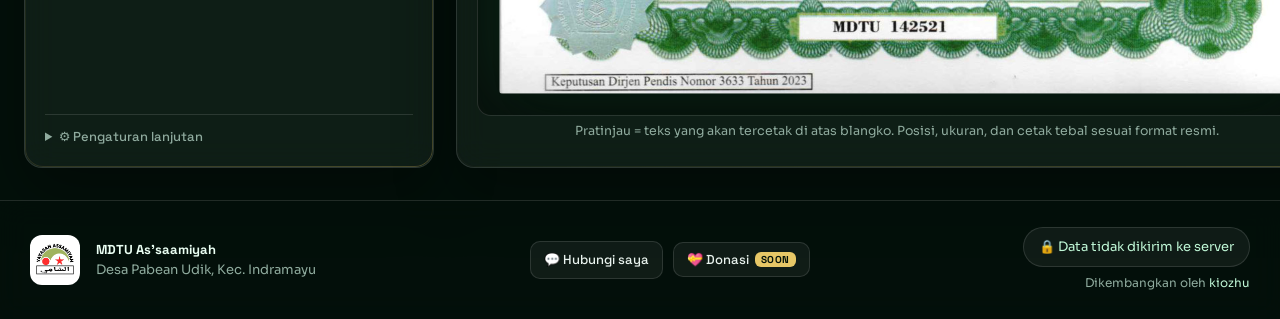
==== commit 16121ac0: "ui(footer): grup kontak+Donasi di tengah (3 zona: brand kiri, kontak tengah, info kanan); rapi di HP" ====
--- a/web/index.html
+++ b/web/index.html
@@ -206,10 +206,12 @@
 </main>
 
 <footer class="site-footer">
-  <img class="foot-logo" src="assets/logo.jpg" alt="">
-  <div>
-    <b>MDTU As'saamiyah</b><br>
-    <span class="muted">Desa Pabean Udik, Kec. Indramayu</span>
+  <div class="foot-brand">
+    <img class="foot-logo" src="assets/logo.jpg" alt="">
+    <div>
+      <b>MDTU As'saamiyah</b><br>
+      <span class="muted">Desa Pabean Udik, Kec. Indramayu</span>
+    </div>
   </div>
   <div class="foot-links">
     <a class="foot-link" href="https://wa.me/6285133469352" target="_blank" rel="noopener noreferrer">💬 Hubungi saya</a>
--- a/web/styles.css
+++ b/web/styles.css
@@ -278,7 +278,7 @@
 .a4 .t{position:absolute;white-space:nowrap;line-height:1;color:#000}
 
 /* ===== footer ===== */
-.site-footer{display:flex;align-items:center;gap:18px;flex-wrap:wrap;padding:26px 30px;margin-top:24px;
+.site-footer{display:flex;align-items:center;justify-content:space-between;gap:18px;flex-wrap:wrap;padding:26px 30px;margin-top:24px;
   font-size:13px;background:rgba(4,16,10,.6);backdrop-filter:blur(14px);-webkit-backdrop-filter:blur(14px);
   border-top:1px solid var(--brd)}
 .foot-logo{width:50px;height:50px;object-fit:contain;background:#fff;border-radius:12px;padding:4px}
@@ -288,14 +288,15 @@
 .dev-credit{font-size:12px;color:var(--muted)}
 .dev-credit a{color:#bff7d6;text-decoration:none;font-weight:500}
 .dev-credit a:hover{text-decoration:underline}
-.foot-links{display:flex;align-items:center;gap:10px;flex-wrap:wrap}
+.foot-brand{display:flex;align-items:center;gap:16px}
+.foot-links{display:flex;align-items:center;justify-content:center;gap:10px;flex-wrap:wrap}
 .foot-link{display:inline-flex;align-items:center;gap:6px;font-family:var(--display);font-size:13px;
   color:var(--ink);text-decoration:none;background:var(--glass);border:1px solid var(--brd);
   border-radius:10px;padding:8px 13px;cursor:pointer;transition:.18s}
 .foot-link:hover{border-color:var(--green-2);color:#bff7d6;box-shadow:0 0 14px rgba(31,174,95,.18)}
 .foot-link .soon{font-size:10px;text-transform:uppercase;letter-spacing:.5px;color:#04120a;
   background:var(--gold);border-radius:6px;padding:1px 6px;font-weight:700}
-.foot-right{margin-left:auto;display:flex;flex-direction:column;align-items:flex-end;gap:7px;text-align:right}
+.foot-right{display:flex;flex-direction:column;align-items:flex-end;gap:7px;text-align:right}
 .foot-badge{background:var(--glass);border:1px solid var(--brd);
   padding:9px 15px;border-radius:999px;white-space:nowrap;color:#bff7d6}
 
@@ -332,8 +333,8 @@
   .tb-spacer{display:none}
   .out-group{flex:1 1 auto;justify-content:center}
   #recordList{max-height:46vh}
-  .site-footer{padding:18px 15px;gap:12px}
-  .foot-badge{margin-left:0}
+  .site-footer{padding:18px 15px;gap:14px;flex-direction:column;text-align:center}
+  .foot-brand,.foot-right{align-items:center;text-align:center}
 }
 @media(prefers-reduced-motion:reduce){
   *{animation:none!important}
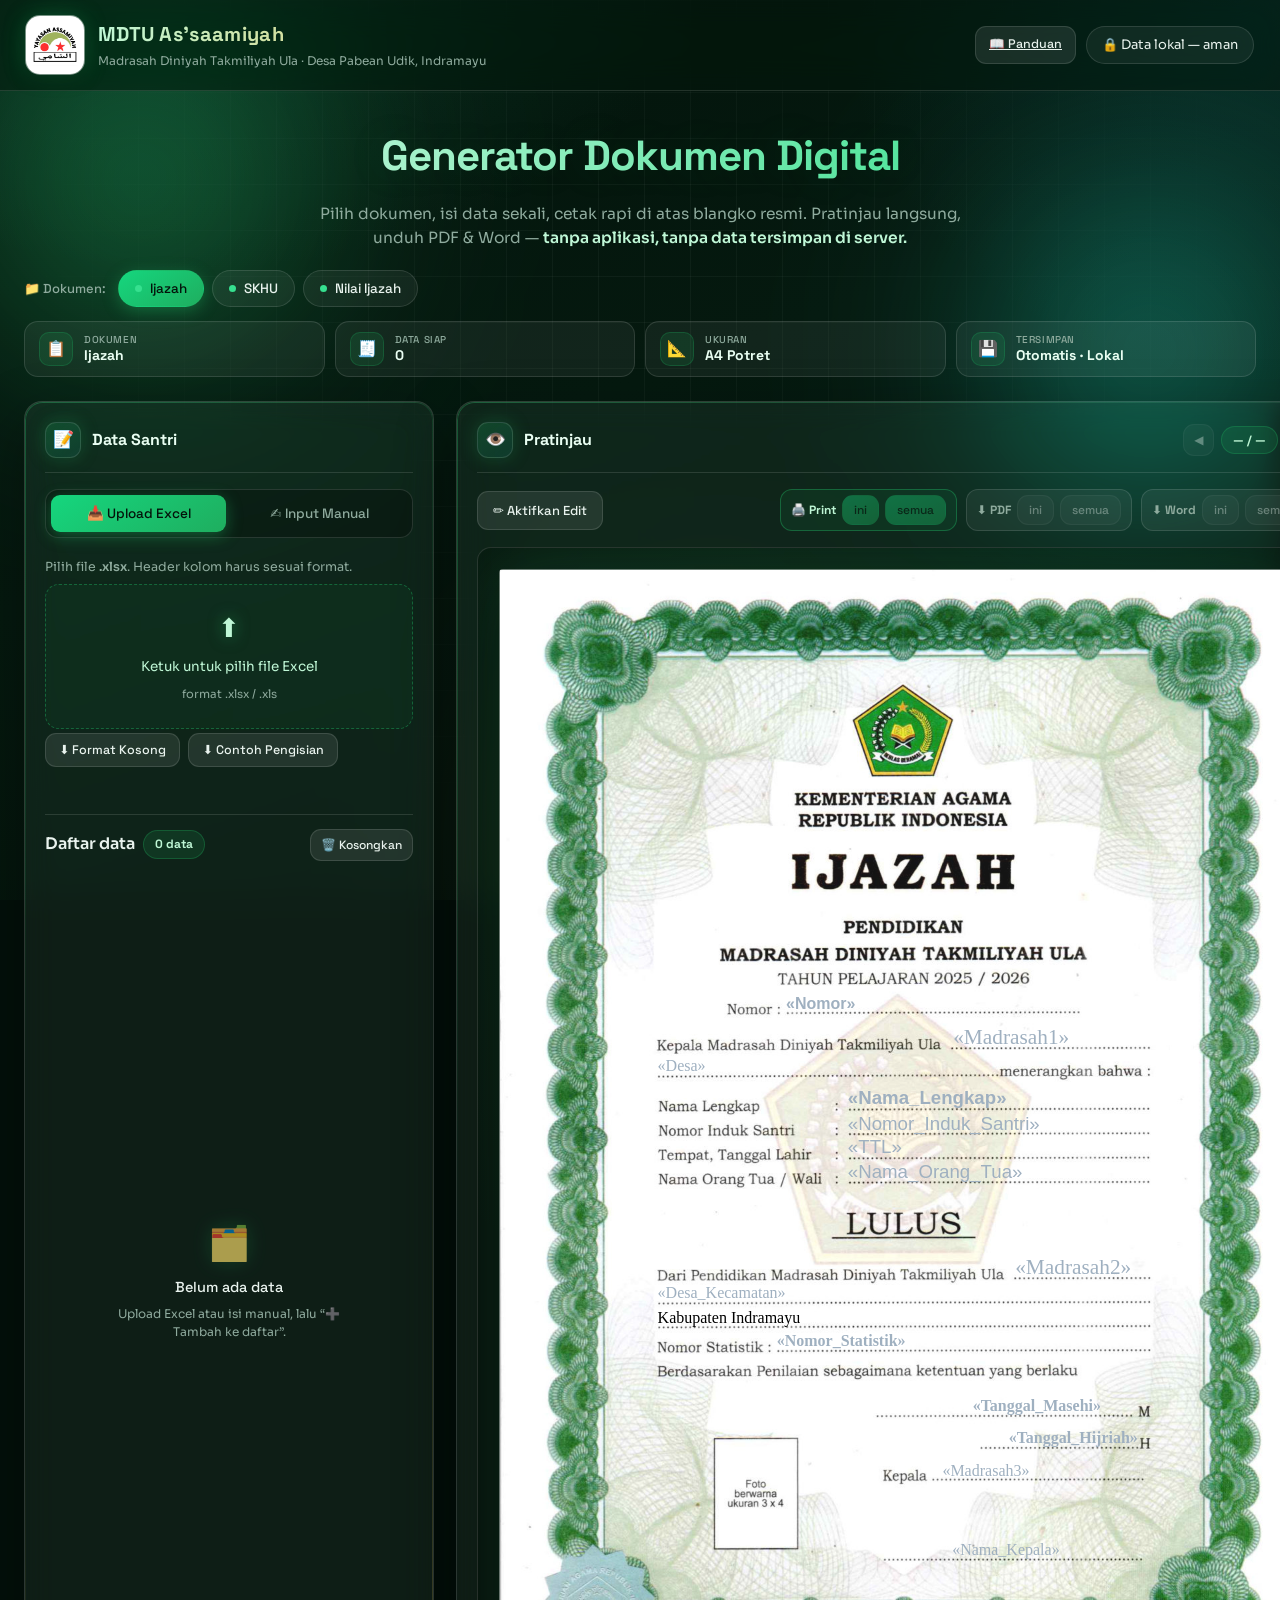
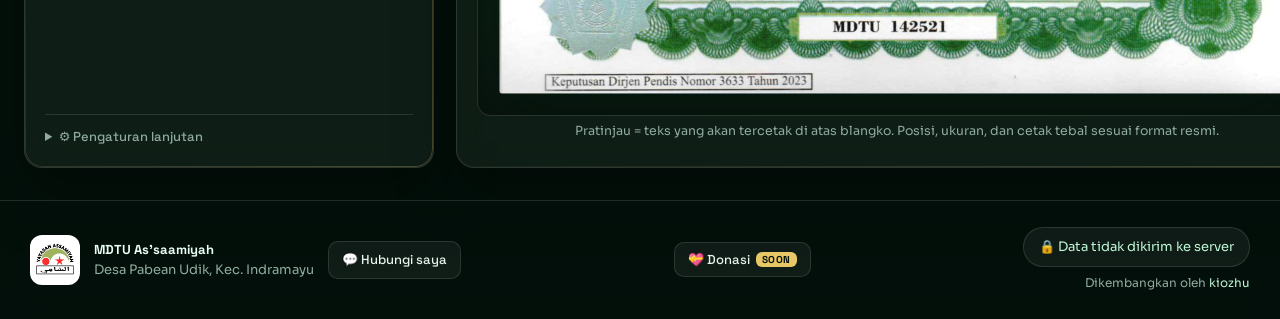
==== commit 1d30e5bb: "ui(footer): Hubungi saya di samping MDTU; hanya Donasi di tengah" ====
--- a/web/index.html
+++ b/web/index.html
@@ -212,9 +212,9 @@
       <b>MDTU As'saamiyah</b><br>
       <span class="muted">Desa Pabean Udik, Kec. Indramayu</span>
     </div>
+    <a class="foot-link" href="https://wa.me/6285133469352" target="_blank" rel="noopener noreferrer">💬 Hubungi saya</a>
   </div>
   <div class="foot-links">
-    <a class="foot-link" href="https://wa.me/6285133469352" target="_blank" rel="noopener noreferrer">💬 Hubungi saya</a>
     <button id="donasiBtn" class="foot-link" type="button">💝 Donasi <span class="soon">soon</span></button>
   </div>
   <div class="foot-right">
--- a/web/styles.css
+++ b/web/styles.css
@@ -288,7 +288,7 @@
 .dev-credit{font-size:12px;color:var(--muted)}
 .dev-credit a{color:#bff7d6;text-decoration:none;font-weight:500}
 .dev-credit a:hover{text-decoration:underline}
-.foot-brand{display:flex;align-items:center;gap:16px}
+.foot-brand{display:flex;align-items:center;gap:14px;flex-wrap:wrap}
 .foot-links{display:flex;align-items:center;justify-content:center;gap:10px;flex-wrap:wrap}
 .foot-link{display:inline-flex;align-items:center;gap:6px;font-family:var(--display);font-size:13px;
   color:var(--ink);text-decoration:none;background:var(--glass);border:1px solid var(--brd);
@@ -334,7 +334,7 @@
   .out-group{flex:1 1 auto;justify-content:center}
   #recordList{max-height:46vh}
   .site-footer{padding:18px 15px;gap:14px;flex-direction:column;text-align:center}
-  .foot-brand,.foot-right{align-items:center;text-align:center}
+  .foot-brand,.foot-right{align-items:center;justify-content:center;text-align:center}
 }
 @media(prefers-reduced-motion:reduce){
   *{animation:none!important}
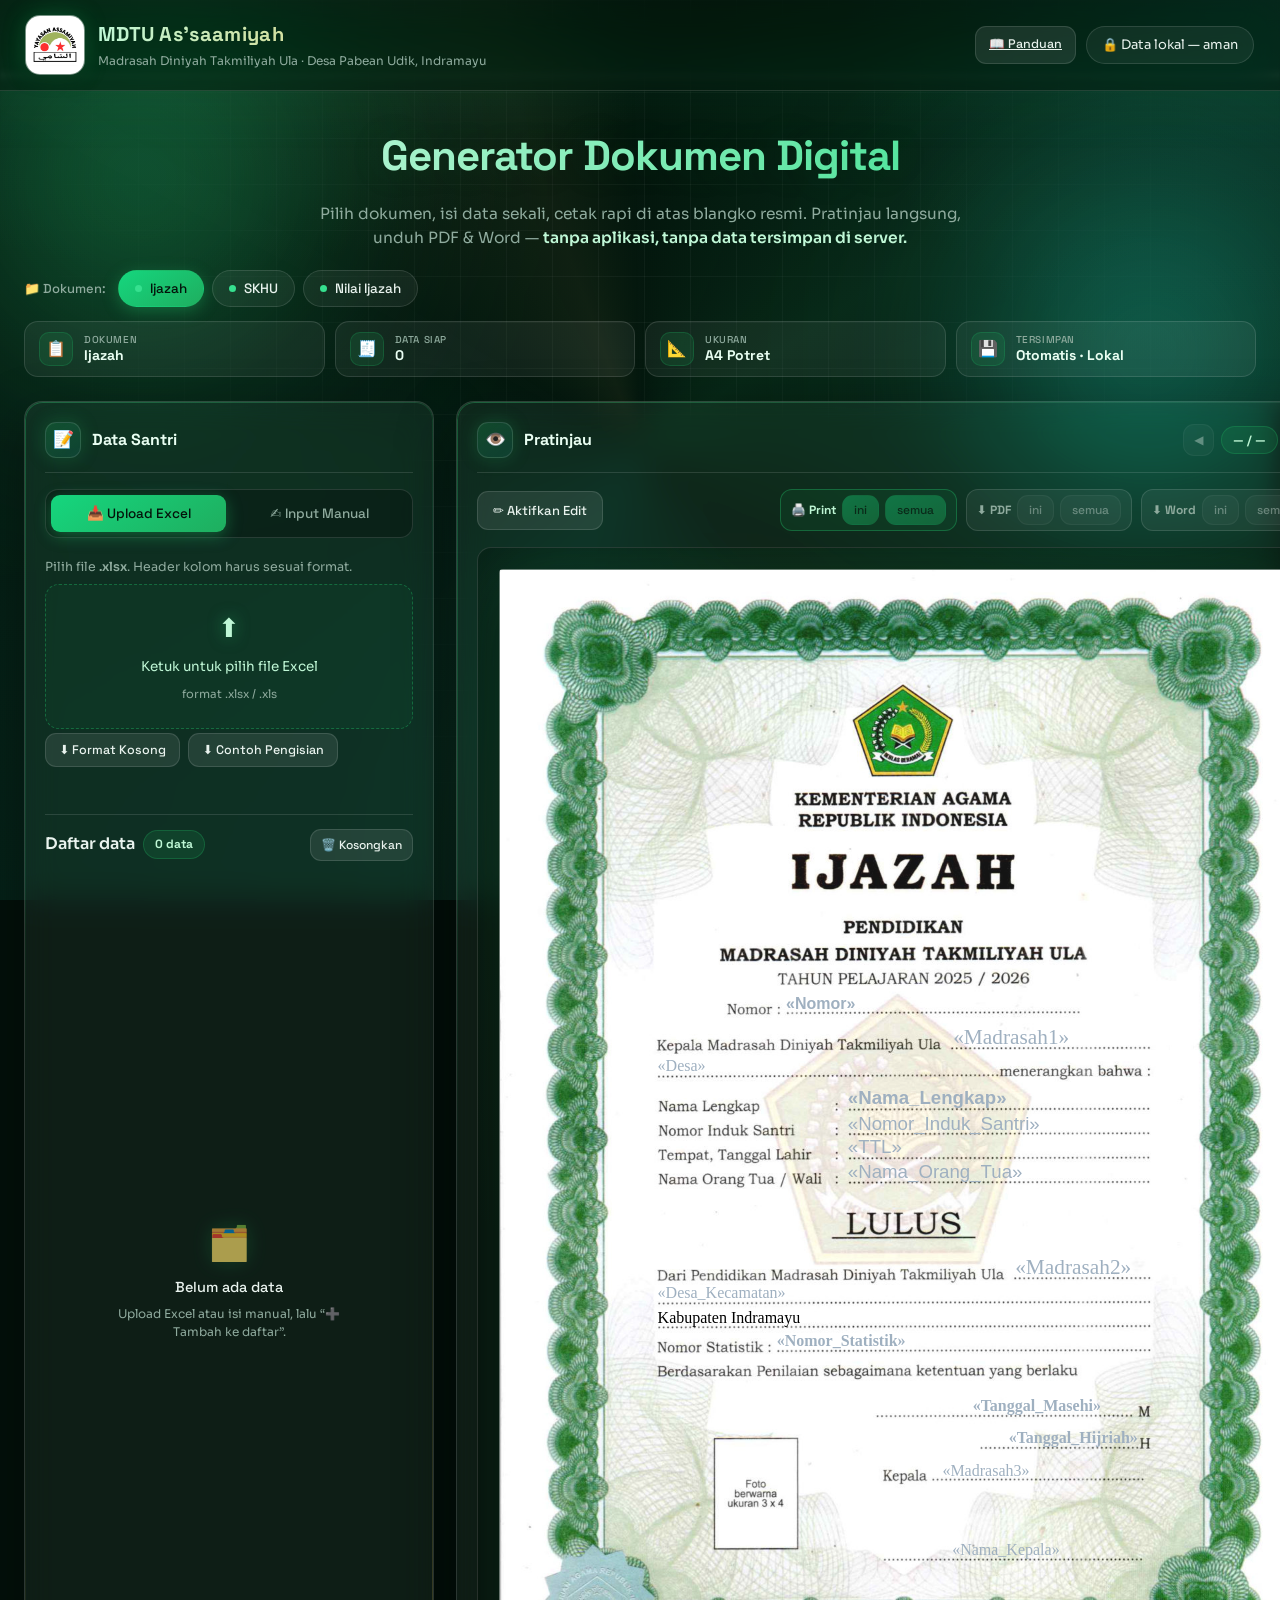
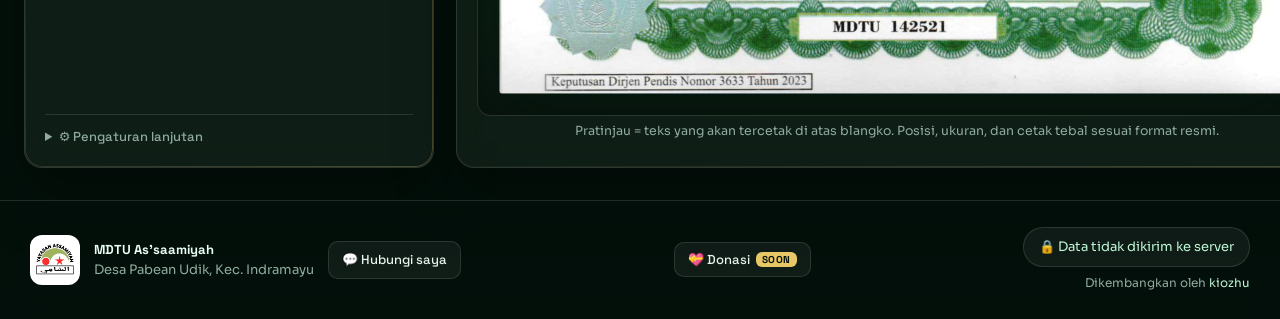
==== commit c2f56ec4: "ui(latar): lebih futuristik - partikel data melayang + sapuan pemindai (scan beam)" ====
--- a/web/index.html
+++ b/web/index.html
@@ -24,6 +24,8 @@
   <span class="blob b2"></span>
   <span class="blob b3"></span>
   <div class="grid-overlay"></div>
+  <div class="ax-scan"></div>
+  <div class="ax-dots"><i></i><i></i><i></i><i></i><i></i><i></i><i></i><i></i><i></i><i></i><i></i><i></i></div>
 </div>
 
 <header class="site-header reveal">
--- a/web/styles.css
+++ b/web/styles.css
@@ -25,6 +25,9 @@
    radial-gradient(900px 600px at 15% -10%, rgba(20,120,80,.30), transparent 60%),
    radial-gradient(800px 700px at 100% 0%, rgba(20,150,160,.18), transparent 55%),
    linear-gradient(160deg,#03130b 0%,#05190f 45%,#031009 100%)}
+.aurora::before{content:"";position:absolute;inset:-45%;
+  background:conic-gradient(from 0deg at 50% 50%,transparent 0deg,rgba(31,174,95,.10) 55deg,transparent 130deg,rgba(25,201,176,.09) 210deg,transparent 300deg,rgba(231,199,102,.05) 340deg,transparent 360deg);
+  animation:auroraSpin 60s linear infinite;will-change:transform}
 .blob{position:absolute;border-radius:50%;filter:blur(90px);opacity:.55;mix-blend-mode:screen}
 .blob.b1{width:520px;height:520px;left:-120px;top:-80px;
   background:radial-gradient(circle,#1fae5f,transparent 70%);animation:drift1 18s ease-in-out infinite}
@@ -37,10 +40,34 @@
                    linear-gradient(90deg,rgba(255,255,255,.045) 1px,transparent 1px);
   background-size:46px 46px;
   -webkit-mask-image:radial-gradient(circle at 50% 30%,#000,transparent 75%);
-          mask-image:radial-gradient(circle at 50% 30%,#000,transparent 75%)}
-@keyframes drift1{50%{transform:translate(80px,60px) scale(1.1)}}
-@keyframes drift2{50%{transform:translate(-70px,40px) scale(1.08)}}
-@keyframes drift3{50%{transform:translate(60px,-50px) scale(1.12)}}
+          mask-image:radial-gradient(circle at 50% 30%,#000,transparent 75%);
+  animation:gridPan 26s linear infinite}
+@keyframes gridPan{to{background-position:46px 46px}}
+@keyframes auroraSpin{to{transform:rotate(1turn)}}
+@keyframes drift1{0%,100%{transform:translate(0,0) scale(1)}30%{transform:translate(110px,70px) scale(1.14)}60%{transform:translate(50px,150px) scale(1.06)}}
+@keyframes drift2{0%,100%{transform:translate(0,0) scale(1)}35%{transform:translate(-100px,60px) scale(1.12)}70%{transform:translate(-40px,-60px) scale(1.05)}}
+@keyframes drift3{0%,100%{transform:translate(0,0) scale(1)}40%{transform:translate(90px,-70px) scale(1.16)}75%{transform:translate(-60px,30px) scale(1.08)}}
+/* sapuan pemindai + partikel data (futuristik) */
+.ax-scan{position:absolute;left:0;right:0;top:0;height:150px;pointer-events:none;filter:blur(1px);
+  background:linear-gradient(to bottom,transparent,rgba(31,174,95,.06) 45%,rgba(170,255,215,.18) 50%,rgba(31,174,95,.06) 55%,transparent);
+  animation:axScan 8.5s linear infinite}
+@keyframes axScan{0%{transform:translateY(-170px);opacity:0}8%{opacity:1}92%{opacity:1}100%{transform:translateY(102vh);opacity:0}}
+.ax-dots{position:absolute;inset:0;overflow:hidden;pointer-events:none}
+.ax-dots i{position:absolute;bottom:-12px;width:4px;height:4px;border-radius:50%;background:#8effc6;
+  box-shadow:0 0 10px 2px rgba(31,174,95,.55);opacity:0;animation:axRise linear infinite}
+@keyframes axRise{0%{opacity:0;transform:translateY(0) scale(.5)}12%{opacity:.95}88%{opacity:.6}100%{opacity:0;transform:translateY(-102vh) scale(1)}}
+.ax-dots i:nth-child(1){left:5%;animation-duration:16s;animation-delay:-2s}
+.ax-dots i:nth-child(2){left:14%;animation-duration:21s;animation-delay:-9s;width:3px;height:3px}
+.ax-dots i:nth-child(3){left:23%;animation-duration:13s;animation-delay:-5s}
+.ax-dots i:nth-child(4){left:33%;animation-duration:19s;animation-delay:-14s;width:5px;height:5px}
+.ax-dots i:nth-child(5){left:42%;animation-duration:24s;animation-delay:-3s}
+.ax-dots i:nth-child(6){left:50%;animation-duration:15s;animation-delay:-11s;width:3px;height:3px}
+.ax-dots i:nth-child(7){left:59%;animation-duration:18s;animation-delay:-7s}
+.ax-dots i:nth-child(8){left:68%;animation-duration:22s;animation-delay:-16s;width:5px;height:5px}
+.ax-dots i:nth-child(9){left:76%;animation-duration:14s;animation-delay:-4s}
+.ax-dots i:nth-child(10){left:84%;animation-duration:20s;animation-delay:-12s;width:3px;height:3px}
+.ax-dots i:nth-child(11){left:91%;animation-duration:17s;animation-delay:-8s}
+.ax-dots i:nth-child(12){left:97%;animation-duration:23s;animation-delay:-1s;width:5px;height:5px}
 
 /* ===== entrance reveal ===== */
 .reveal{opacity:0;transform:translateY(22px);animation:rise .8s cubic-bezier(.2,.7,.2,1) forwards}
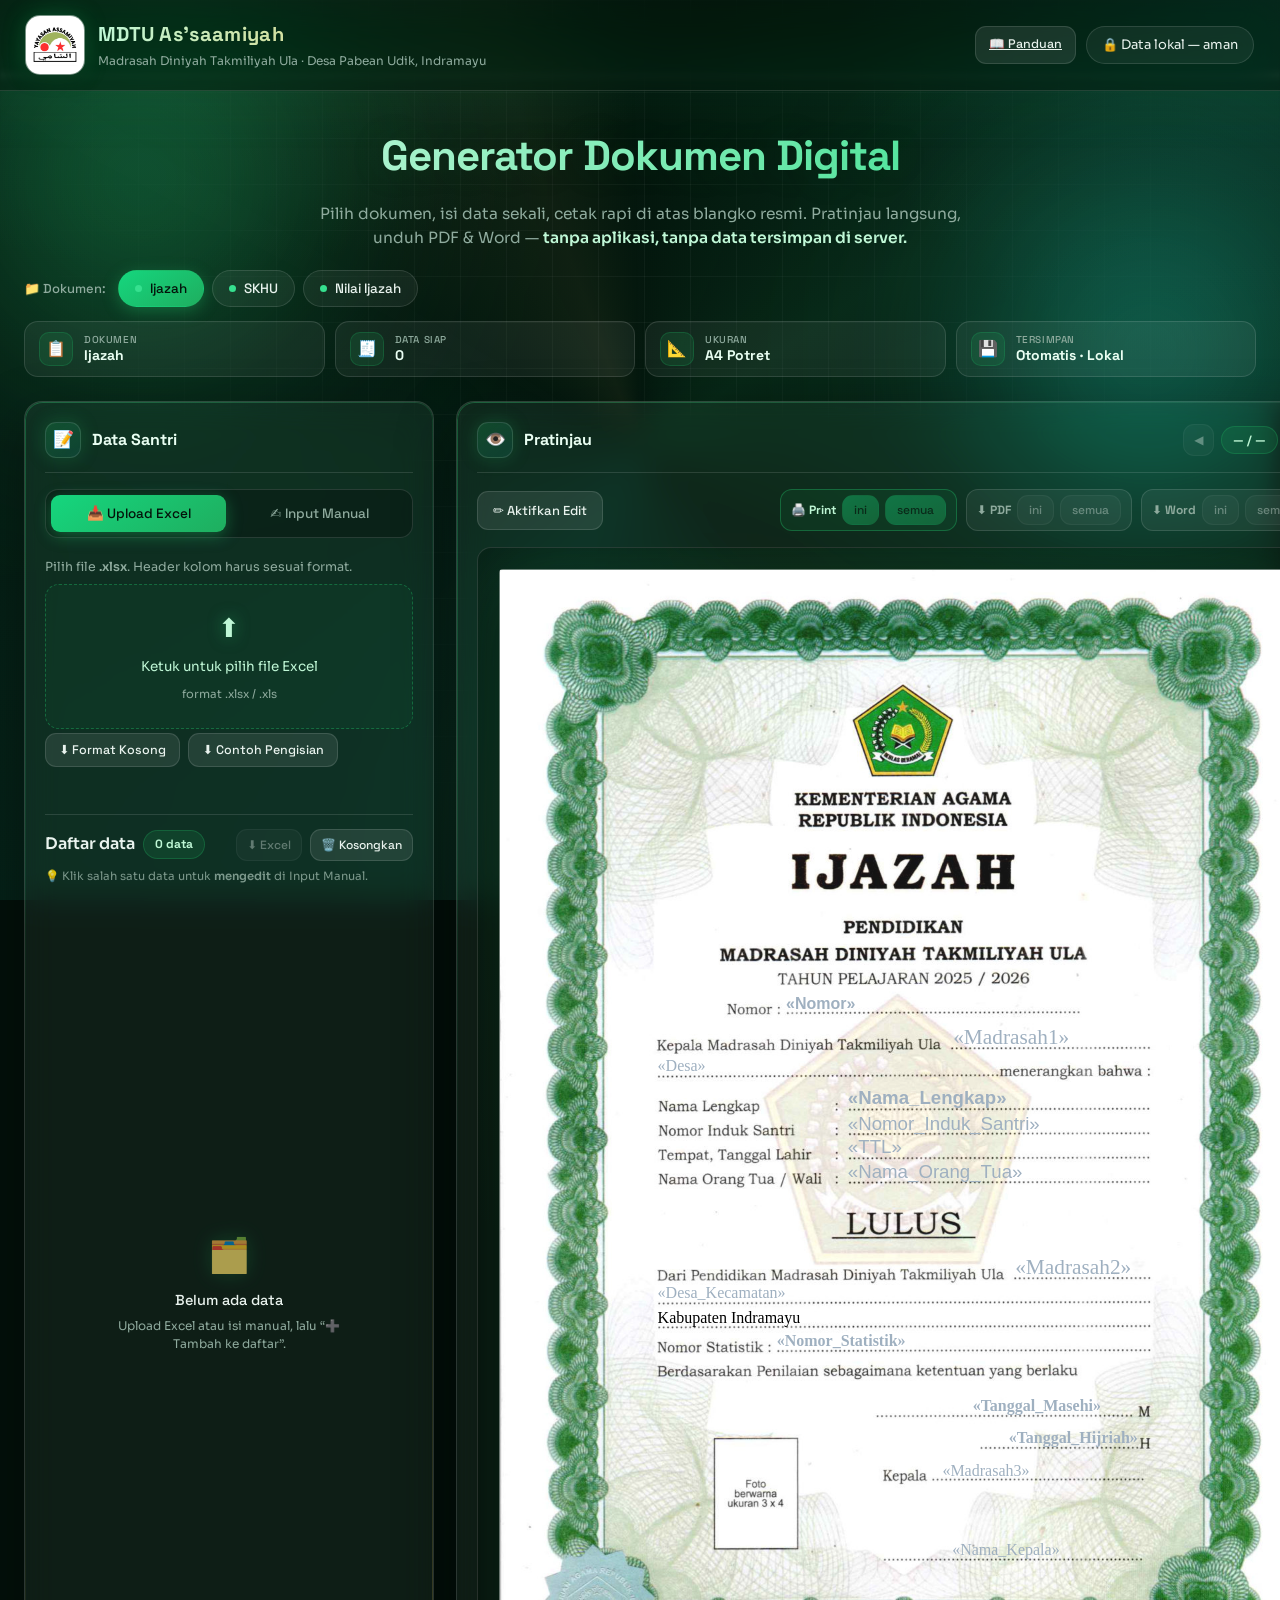
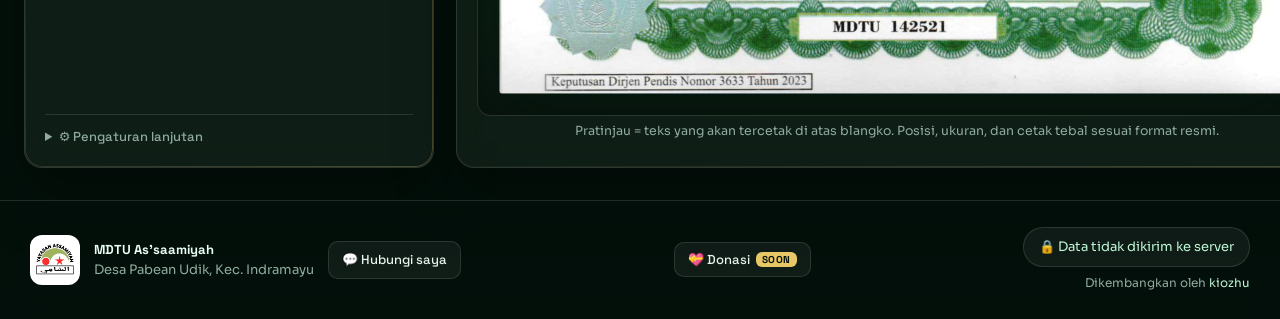
==== commit 63ac7b42: "fitur(data): klik baris untuk edit di Input Manual + Simpan perubahan + Unduh Excel - klik salah sat" ====
--- a/web/index.html
+++ b/web/index.html
@@ -92,6 +92,8 @@
       <form id="manualForm"></form>
       <div id="manualActions" class="manual-actions">
         <button id="addRecord" class="btn primary sm">➕ Tambah ke daftar</button>
+        <button id="saveRecord" class="btn primary sm hidden">💾 Simpan perubahan</button>
+        <button id="cancelEdit" class="btn ghost sm hidden">✖ Batal edit</button>
       </div>
       <div id="manualPreviewNote" class="manual-prev-note hidden">👁️ Pratinjau otomatis dari isian — <b>belum ditambahkan</b>. Klik “➕ Tambah ke daftar” bila sudah yakin.</div>
     </div>
@@ -100,8 +102,10 @@
       <div class="records-head">
         <b>Daftar data</b>
         <span id="recCount" class="chip">0 data</span>
+        <button id="exportExcel" class="btn ghost xs" title="Unduh semua data sebagai Excel (cadangan)">⬇️ Excel</button>
         <button id="clearRecords" class="btn ghost xs">🗑️ Kosongkan</button>
       </div>
+      <p class="hint rec-hint">💡 Klik salah satu data untuk <b>mengedit</b> di Input Manual.</p>
       <ol id="recordList"></ol>
       <div id="recordsEmpty" class="records-empty">
         <div class="re-ic">🗂️</div>
@@ -161,6 +165,10 @@
     </div>
 
     <div id="editPanel" class="edit-panel hidden">
+      <span class="ep-group">
+        <button id="epUndo" class="btn ghost xs" title="Urungkan (Ctrl+Z)" disabled>↶ Urungkan</button>
+        <button id="epRedo" class="btn ghost xs" title="Ulangi (Ctrl+Shift+Z)" disabled>↷ Ulangi</button>
+      </span>
       <span class="ep-group">
         <button id="epAddField" class="btn ghost xs" title="Tambah placeholder (isi dari Excel)">➕ Placeholder</button>
         <button id="epAddText" class="btn ghost xs" title="Tambah teks tetap">➕ Teks</button>
--- a/web/styles.css
+++ b/web/styles.css
@@ -40,9 +40,7 @@
                    linear-gradient(90deg,rgba(255,255,255,.045) 1px,transparent 1px);
   background-size:46px 46px;
   -webkit-mask-image:radial-gradient(circle at 50% 30%,#000,transparent 75%);
-          mask-image:radial-gradient(circle at 50% 30%,#000,transparent 75%);
-  animation:gridPan 26s linear infinite}
-@keyframes gridPan{to{background-position:46px 46px}}
+          mask-image:radial-gradient(circle at 50% 30%,#000,transparent 75%)}
 @keyframes auroraSpin{to{transform:rotate(1turn)}}
 @keyframes drift1{0%,100%{transform:translate(0,0) scale(1)}30%{transform:translate(110px,70px) scale(1.14)}60%{transform:translate(50px,150px) scale(1.06)}}
 @keyframes drift2{0%,100%{transform:translate(0,0) scale(1)}35%{transform:translate(-100px,60px) scale(1.12)}70%{transform:translate(-40px,-60px) scale(1.05)}}
@@ -207,7 +205,8 @@
 /* ===== records ===== */
 .records{margin-top:18px;border-top:1px solid var(--brd);padding-top:14px;flex:1 1 auto;display:flex;flex-direction:column;min-height:0}
 .records-head{display:flex;align-items:center;gap:8px;flex:none}
-.records-head .btn{margin-left:auto}
+.records-head button:first-of-type{margin-left:auto}
+.rec-hint{margin:7px 0 0;font-size:11.5px;opacity:.85}
 #recordList{margin:11px 0 0;padding:0;list-style:none;flex:1 1 auto;min-height:0;overflow:auto}
 .records-empty{flex:1 1 auto;display:flex;flex-direction:column;align-items:center;justify-content:center;
   text-align:center;gap:6px;color:var(--muted);padding:22px 16px;min-height:140px}
@@ -222,6 +221,8 @@
 #recordList li.active{background:linear-gradient(145deg,rgba(31,174,95,.20),rgba(25,201,176,.08));
   border-color:rgba(31,174,95,.4);font-weight:600;color:#eafff3;box-shadow:0 0 18px rgba(31,174,95,.2)}
 #recordList li.active:before{content:"📄";opacity:1}
+#recordList li.editing{border-color:rgba(25,201,176,.55);box-shadow:0 0 16px rgba(25,201,176,.25)}
+#recordList li.editing:before{content:"✏️";opacity:1}
 .rec-name{flex:1;overflow:hidden;text-overflow:ellipsis;white-space:nowrap}
 .rec-del{flex:none;width:24px;height:24px;display:flex;align-items:center;justify-content:center;
   background:transparent;border:1px solid transparent;border-radius:7px;color:var(--muted);
@@ -292,6 +293,12 @@
 .tgmini:hover{border-color:var(--green-2)}
 .tgmini.on{background:linear-gradient(145deg,var(--green-2),var(--green));color:#04120a;border-color:transparent}
 .ep-pos{display:flex;align-items:center;gap:5px;font-size:12px;color:var(--muted)}
+/* tombol ✕ melayang untuk hapus elemen terpilih langsung di pratinjau */
+.t-del{position:absolute;z-index:30;transform:translate(-50%,-50%);width:24px;height:24px;line-height:1;
+  border:2px solid #fff;border-radius:50%;background:#e23b3b;color:#fff;font-size:13px;font-weight:700;
+  cursor:pointer;display:grid;place-items:center;padding:0;box-shadow:0 2px 8px rgba(0,0,0,.45)}
+.t-del:hover{background:#ff5252;transform:translate(-50%,-50%) scale(1.12)}
+.t-del.hidden{display:none}
 .a4 .t.editable{cursor:grab}
 .a4 .t.editable:hover{outline:1px solid rgba(31,140,200,.6);outline-offset:1px}
 .a4 .t.sel-edit{outline:2px solid #1f8fd0;outline-offset:1px;background:rgba(31,140,200,.08)}
